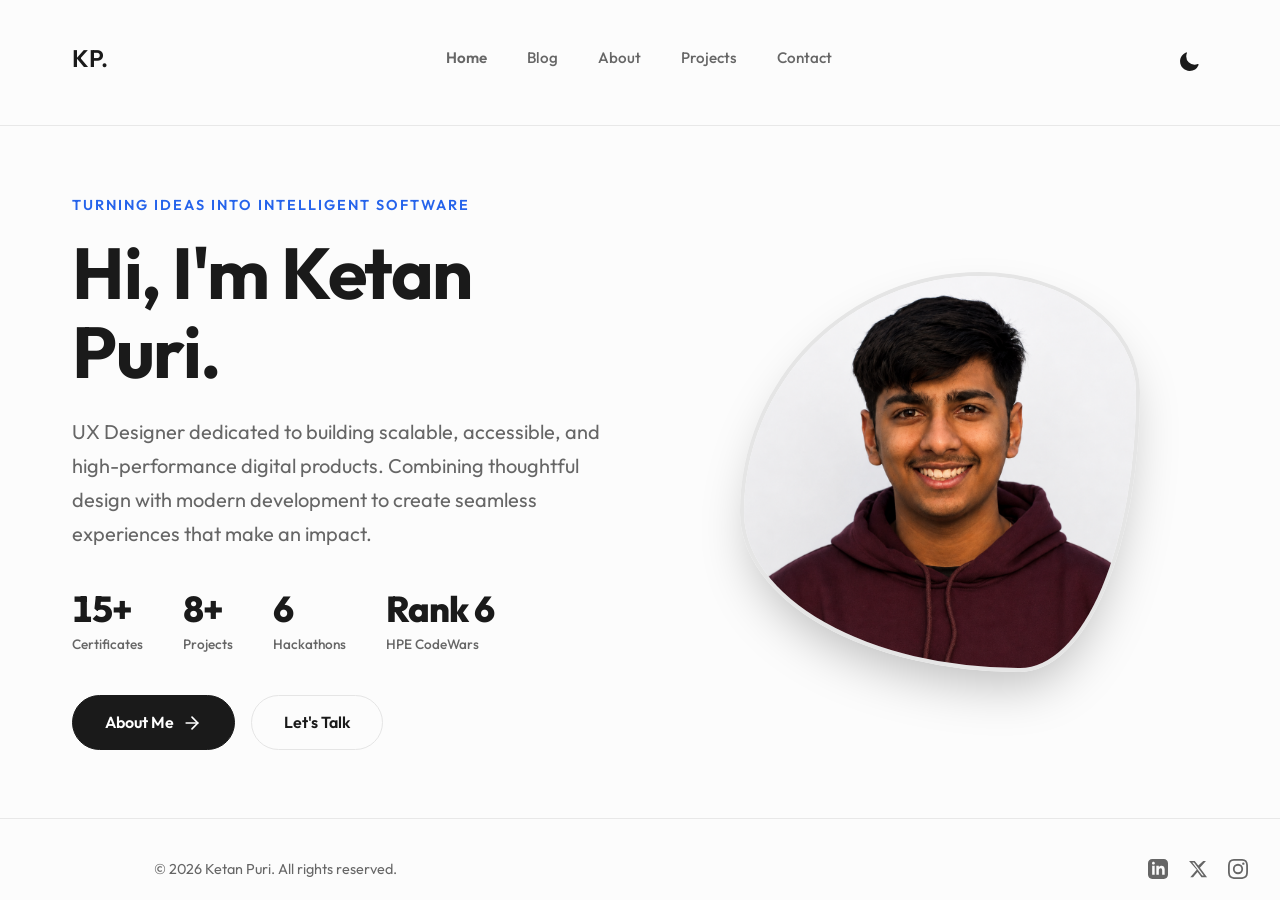
==== index.html @ 3380cc86 "Rename test.html to index.html" ====
<!doctype html>
<html lang="en" data-theme="dark">
  <head>
    <meta charset="UTF-8" />
    <meta name="viewport" content="width=device-width, initial-scale=1" />
     <link rel="icon" type="png/jpg" href="k.png">
    <title> Ketan Puri </title>

    <!-- SEO -->
    <meta name="description" content="Ketan Puri is a full-stack developer and UX designer crafting clean, performant web experiences. Available for freelance and full-time opportunities." />
    <meta name="author" content="Ketan Puri " />
    <meta name="robots" content="index, follow" />
    

    <!-- Open Graph -->
    <meta property="og:title" content="Ketan Puri | Full-Stack Developer & UX Designer" />
    <meta property="og:description" content="Full-stack developer and UX designer building clean, performant web experiences." />
    <meta property="og:type" content="website" />


    <!-- Fonts -->
    <link rel="preconnect" href="https://fonts.googleapis.com" />
    <link rel="preconnect" href="https://fonts.gstatic.com" crossorigin />
    <link href="https://fonts.googleapis.com/css2?family=Outfit:wght@300;400;500;600;700;800&display=swap" rel="stylesheet" />

    <!-- Stylesheet -->
    <link rel="stylesheet" href="styles.css" />
  </head>
  <body>

     <style>

      * {
  margin: 0;
  padding: 0;
  box-sizing: border-box;
}
  body {
    margin: 0;

    display: flex;
    justify-content: center;
 
  }

  nav {
    display: flex;
    gap: 40px;
    padding: 20px 30px;
    border-bottom: 1px solid #2a2a2a;
  }

  nav a {
    position: relative;
    color: #f2f2f2;
    text-decoration: none;
    font-size: 16px;
    padding-bottom: 8px;
  }

  nav a:first-child {
    font-weight: 600;
  }

  /* The underline itself */
  nav a::after {
    content: "";
    position: absolute;
    left: 0;
    bottom: 0;
    width: 100%;
    height: 2px;
    background-color: #f2f2f2;

    /* Start fully hidden (scaled to 0 width from the left) */
    transform: scaleX(0);
    transform-origin: left;

    transition-property: transform;
    transition-duration: 0.35s;
    transition-timing-function: ease-out;
    transition-delay: 0s; /* leaving a link: underline retracts instantly, no delay */
  }

  nav a:hover::after {
    transform: scaleX(1);
    transition-delay: 0.15s; /* <-- the pause before it starts growing */
    transition-duration: 0.35s; /* <-- how long the grow animation takes */
  }

    </style>
    <nav class="navbar" id="navbar">
      <div class="nav-container">
        <a href="/index" class="nav-brand"  style: font-family: 'Space Grotesk', sans-serif; >  KP.</a>

       <div class="nav-links" id="nav-links">
           <a href="/index" class="active">Home</a>
             <a href="/blog">Blog</a>   
           <a href="/about">About</a>
          <a href="/projects">Projects</a>
          
          <a href="/contact">Contact</a>
                                 
        </div>

        <div class="nav-controls">
          <button class="theme-toggle" id="theme-toggle" aria-label="Toggle Theme">
            <svg id="theme-icon" xmlns="http://www.w3.org/2000/svg" viewBox="0 0 24 24">
              <path
                d="M12 2.25a.75.75 0 0 1 .75.75v2.25a.75.75 0 0 1-1.5 0V3a.75.75 0 0 1 .75-.75ZM7.5 12a4.5 4.5 0 1 1 9 0 4.5 4.5 0 0 1-9 0ZM18.894 6.166a.75.75 0 0 0-1.06-1.06l-1.591 1.59a.75.75 0 1 0 1.06 1.061l1.591-1.59ZM21.75 12a.75.75 0 0 1-.75.75h-2.25a.75.75 0 0 1 0-1.5H21a.75.75 0 0 1 .75.75ZM17.834 18.894a.75.75 0 0 0 1.06-1.06l-1.59-1.591a.75.75 0 1 0-1.061 1.06l1.59 1.591ZM12 18.75a.75.75 0 0 1 .75.75V21a.75.75 0 0 1-1.5 0v-1.5a.75.75 0 0 1 .75-.75ZM6.166 18.894a.75.75 0 0 1-1.06-1.06l1.59-1.591a.75.75 0 1 1 1.061 1.06l-1.59 1.591ZM2.25 12a.75.75 0 0 1 .75-.75H5.25a.75.75 0 0 1 0 1.5H3a.75.75 0 0 1-.75-.75ZM6.166 6.166a.75.75 0 0 1 1.06-1.06l1.59 1.591a.75.75 0 1 1-1.061 1.06l-1.59-1.591Z"
              />
            </svg>
          </button>

          <button class="mobile-toggle" id="mobile-toggle" aria-label="Toggle Menu">
            <svg xmlns="http://www.w3.org/2000/svg" width="24" height="24" fill="none" viewBox="0 0 24 24" stroke="currentColor" stroke-width="2">
              <path stroke-linecap="round" stroke-linejoin="round" d="M4 6h16M4 12h16m-7 6h7" />
            </svg>
          </button>
        </div>
      </div>
    </nav>

    <main>
      <section class="hero">
        <div class="hero-content">
          <span class="hero-subtitle"  > Turning Ideas into Intelligent Software</span>
          <h1 class="hero-title">Hi, I'm Ketan Puri.</h1>
          <p class="hero-desc"Full-Stack Developer & UI/> UX Designer dedicated to building scalable, accessible, and high-performance digital products.
Combining thoughtful design with modern development to create seamless experiences that make an impact.</p>

          <div class="stats-row" id="statsSection">
            <div class="stat-item">
              <div class="stat-number"><span class="stat-count" data-target="15" data-suffix="+">0</span></div>
              <div class="stat-label">Certificates</div>
            </div>
            <div class="stat-item">
              <div class="stat-number"><span class="stat-count" data-target="8" data-suffix="+">0</span></div>
              <div class="stat-label">Projects</div>
            </div>
            <div class="stat-item">
              <div class="stat-number"><span class="stat-count" data-target="6" data-suffix="">0</span></div>
              <div class="stat-label">Hackathons</div>
            </div>
            <div class="stat-item">
              <div class="stat-number"><span class="stat-count" data-target="6" data-suffix="" data-prefix="Rank ">0</span></div>
              <div class="stat-label">HPE CodeWars</div>
            </div>
          </div>

          <div class="hero-actions">
            <a href="/about" class="btn-primary">
             About Me
              <svg xmlns="http://www.w3.org/2000/svg" width="20" height="20" viewBox="0 0 24 24" fill="none" stroke="currentColor" stroke-width="2" stroke-linecap="round" stroke-linejoin="round">
                <line x1="5" y1="12" x2="19" y2="12"></line>
                <polyline points="12 5 19 12 12 19"></polyline>
              </svg>
            </a>
            <a href="/contact" class="btn-secondary">Let's Talk</a>
          </div>
        </div>
        <div class="hero-image-wrapper">
          <img src="photo1.png" alt="Ketan Puri Profile" class="hero-image" />
        </div>
      </section>
    </main>

    <style>
      .stats-row {
        display: flex;
        justify-content: flex-start;
        flex-wrap: wrap;
        gap: 2.5rem;
        margin-bottom: 2.5rem;
      }

      .stat-item {
        text-align: left;
        opacity: 0;
        transform: translateY(16px);
        transition: opacity 0.6s ease, transform 0.6s ease;
      }

      .stat-item.in-view {
        opacity: 1;
        transform: translateY(0);
      }

      .stat-item:nth-child(2) { transition-delay: 0.08s; }
      .stat-item:nth-child(3) { transition-delay: 0.16s; }
      .stat-item:nth-child(4) { transition-delay: 0.24s; }

      .stat-number {
        font-size: 2.25rem;
        font-weight: 800;
        letter-spacing: -1px;
        color: var(--text-main);
        font-variant-numeric: tabular-nums;
        line-height: 1;
        margin-bottom: 0.4rem;
      }

      .stat-label {
        font-size: 0.85rem;
        color: var(--text-muted);
        font-weight: 500;
      }

      @media (max-width: 992px) {
        .stats-row {
          justify-content: center;
          gap: 2rem;
        }

        .stat-item {
          text-align: center;
        }
      }

      @media (max-width: 480px) {
        .stats-row {
          gap: 1.5rem 2rem;
        }
      }

      @media (prefers-reduced-motion: reduce) {
        .stat-item {
          transition: none;
          opacity: 1;
          transform: none;
        }
      }
    </style>

    <footer style="padding-top: 3%;">
      <div class="footer-left" style="padding-left:10%;" >&copy; <span id="year">2026</span> Ketan Puri. All rights reserved.</div>
      <div class="socials">
       
        <a href="https://www.linkedin.com/in/ketan-puri-a57795416/" target="_blank" rel="noopener noreferrer" aria-label="LinkedIn">
          <svg xmlns="http://www.w3.org/2000/svg" width="20" height="20" viewBox="0 0 24 24" fill="currentColor"><path d="M19 0h-14c-2.761 0-5 2.239-5 5v14c0 2.761 2.239 5 5 5h14c2.762 0 5-2.239 5-5v-14c0-2.761-2.238-5-5-5zm-11 19h-3v-11h3v11zm-1.5-12.268c-.966 0-1.75-.79-1.75-1.764s.784-1.764 1.75-1.764 1.75.79 1.75 1.764-.783 1.764-1.75 1.764zm13.5 12.268h-3v-5.604c0-3.368-4-3.113-4 0v5.604h-3v-11h3v1.765c1.396-2.586 7-2.777 7 2.476v6.759z" /></svg>
        </a>
        <a href="https://x.com/iketanpuri" target="_blank" rel="noopener noreferrer" aria-label="Twitter / X">
          <svg xmlns="http://www.w3.org/2000/svg" width="20" height="20" viewBox="0 0 24 24" fill="currentColor"><path d="M18.244 2.25h3.308l-7.227 8.26 8.502 11.24H16.17l-4.714-6.231-5.401 6.231H2.741l7.73-8.835L1.254 2.25H8.08l4.259 5.622 5.905-5.622Zm-1.161 17.52h1.833L7.084 4.126H5.117z" /></svg>
        </a>
        <a href="https://instagram.com/iketanpuri/" target="_blank" rel="noopener noreferrer" aria-label="Instagram">
          <svg xmlns="http://www.w3.org/2000/svg" width="20" height="20" viewBox="0 0 24 24" fill="currentColor">
            <path
              d="M12 2.163c3.204 0 3.584.012 4.85.07 3.252.148 4.771 1.691 4.919 4.919.058 1.265.069 1.645.069 4.849 0 3.205-.012 3.584-.069 4.849-.149 3.225-1.664 4.771-4.919 4.919-1.266.058-1.644.07-4.85.07-3.204 0-3.584-.012-4.849-.07-3.26-.149-4.771-1.699-4.919-4.92-.058-1.265-.07-1.644-.07-4.849 0-3.204.013-3.583.07-4.849.149-3.227 1.664-4.771 4.919-4.919 1.266-.057 1.645-.069 4.849-.069zM12 0C8.741 0 8.333.014 7.053.072 2.695.272.273 2.69.073 7.052.014 8.333 0 8.741 0 12c0 3.259.014 3.668.072 4.948.2 4.358 2.618 6.78 6.98 6.98C8.333 23.986 8.741 24 12 24c3.259 0 3.668-.014 4.948-.072 4.354-.2 6.782-2.618 6.979-6.98.059-1.28.073-1.689.073-4.948 0-3.259-.014-3.667-.072-4.947-.196-4.354-2.617-6.78-6.979-6.98C15.668.014 15.259 0 12 0zm0 5.838a6.162 6.162 0 1 0 0 12.324 6.162 6.162 0 0 0 0-12.324zM12 16a4 4 0 1 1 0-8 4 4 0 0 1 0 8zm6.406-11.845a1.44 1.44 0 1 0 0 2.881 1.44 1.44 0 0 0 0-2.881z"
            />
          </svg>
        </a>
      </div>
    </footer>

    <script src="scripts.js"></script>
    <script>
      (function () {
        var items = document.querySelectorAll("#statsSection .stat-item");
        if (!items.length) return;

        var reduceMotion = window.matchMedia("(prefers-reduced-motion: reduce)").matches;

        function easeOutCubic(t) {
          return 1 - Math.pow(1 - t, 3);
        }

        function countUp(el, duration) {
          var target = parseInt(el.getAttribute("data-target"), 10);
          var suffix = el.getAttribute("data-suffix") || "";
          var prefix = el.getAttribute("data-prefix") || "";
          var start = null;

          function step(ts) {
            if (start === null) start = ts;
            var progress = Math.min((ts - start) / duration, 1);
            var value = Math.round(easeOutCubic(progress) * target);
            el.textContent = prefix + value + suffix;
            if (progress < 1) {
              requestAnimationFrame(step);
            } else {
              el.textContent = prefix + target + suffix;
            }
          }
          requestAnimationFrame(step);
        }

        function revealAll() {
          items.forEach(function (item) {
            item.classList.add("in-view");
            var countEl = item.querySelector(".stat-count");
            if (countEl) countUp(countEl, 1400);
          });
        }

        if (reduceMotion || !("IntersectionObserver" in window)) {
          items.forEach(function (item) {
            item.classList.add("in-view");
            var countEl = item.querySelector(".stat-count");
            if (countEl) {
              var target = countEl.getAttribute("data-target");
              var suffix = countEl.getAttribute("data-suffix") || "";
              var prefix = countEl.getAttribute("data-prefix") || "";
              countEl.textContent = prefix + target + suffix;
            }
          });
          return;
        }

        var hasAnimated = false;
        var statsSection = document.getElementById("statsSection");
        var observer = new IntersectionObserver(
          function (entries) {
            entries.forEach(function (entry) {
              if (entry.isIntersecting && !hasAnimated) {
                hasAnimated = true;
                revealAll();
                observer.unobserve(statsSection);
              }
            });
          },
          { threshold: 0.3 }
        );
        observer.observe(statsSection);
      })();
    </script>
  </body>
</html>
---- styles.css ----
:root {
  /* Light Theme */
  --bg-color: #fcfcfc;
  --text-main: #1a1a1a;
  --text-muted: #666666;
  --accent: #2563eb;
  --nav-bg: rgba(252, 252, 252, 0.85);
  --nav-border: rgba(0, 0, 0, 0.08);
  --card-bg: #fff;
  --btn-bg: #1a1a1a;
  --btn-text: #ffffff;
  --btn-hover: #333333;
  --btn-sec-bg: transparent;
  --btn-sec-text: #1a1a1a;
  --btn-sec-border: #e5e5e5;
  --btn-sec-hover: #f5f5f5;
}

[data-theme="dark"] {
  /* Dark Theme */
  --bg-color: #0d0d0d;
  --text-main: #f2f2f2;
  --text-muted: #a1a1aa;
  --accent: #60a5fa;
  --nav-bg: rgba(13, 13, 13, 0.85);
  --nav-border: rgba(255, 255, 255, 0.08);
  --card-bg: #161616;
  --btn-bg: #f2f2f2;
  --btn-text: #0d0d0d;
  --btn-hover: #d4d4d4;
  --btn-sec-bg: transparent;
  --btn-sec-text: #f2f2f2;
  --btn-sec-border: #333333;
  --btn-sec-hover: #1a1a1a;
}

* {
  margin: 0;
  padding: 0;
  box-sizing: border-box;
}
  body {
    margin: 0;

    display: flex;
    justify-content: center;
 
  }

  nav {
    display: flex;
    gap: 40px;
    padding: 20px 30px;
    border-bottom: 1px solid #2a2a2a;
  }

  nav a {
    position: relative;
    color: #f2f2f2;
    text-decoration: none;
    font-size: 16px;
    padding-bottom: 8px;
  }

  nav a:first-child {
    font-weight: 600;
  }

  /* The underline itself */
  nav a::after {
    content: "";
    position: absolute;
    left: 0;
    bottom: 0;
    width: 100%;
    height: 2px;
    background-color: #f2f2f2;

    /* Start fully hidden (scaled to 0 width from the left) */
    transform: scaleX(0);
    transform-origin: left;

    transition-property: transform;
    transition-duration: 0.35s;
    transition-timing-function: ease-out;
    transition-delay: 0s; /* leaving a link: underline retracts instantly, no delay */
  }

  nav a:hover::after {
    transform: scaleX(1);
    transition-delay: 0.15s; /* <-- the pause before it starts growing */
    transition-duration: 0.35s; /* <-- how long the grow animation takes */
  }

body {
  font-family: "Outfit", sans-serif;
  background-color: var(--bg-color);
  color: var(--text-main);
  line-height: 1.6;
  transition:
    background-color 0.4s ease,
    color 0.4s ease;
  min-height: 100vh;
  display: flex;
  flex-direction: column;
}

::selection {
  background: var(--accent);
  color: #fff;
}

/* Navigation */
.navbar {
  position: sticky;
  top: 0;
  width: 100%;
  background: var(--nav-bg);
  backdrop-filter: blur(12px);
  -webkit-backdrop-filter: blur(12px);
  border-bottom: 1px solid var(--nav-border);
  z-index: 1000;
  transition:
    background 0.4s ease,
    border-color 0.4s ease,
    padding 0.3s ease;
}

.nav-container {
  width: 100%;
  max-width: 1200px;
  margin: 0 auto;
  padding: 1.2rem 2rem;
  display: flex;
  justify-content: space-between;
  align-items: center;
}

.nav-brand {
  font-size: 1.5rem;
  font-weight: 800;
  letter-spacing: -0.5px;
  text-decoration: none;
  color: var(--text-main);
}

.nav-links {
  display: flex;
  gap: 2.5rem;
  align-items: center;
}

.nav-links a {
  text-decoration: none;
  color: var(--text-muted);
  font-weight: 500;
  font-size: 0.95rem;
  transition: color 0.3s ease;
  position: relative;
}

.nav-links a:hover,
.nav-links a.active {
  color: var(--text-main);
}

.nav-controls {
  display: flex;
  align-items: center;
  gap: 1rem;
}

/* Theme Toggle */
.theme-toggle {
  background: none;
  border: none;
  color: var(--text-main);
  cursor: pointer;
  display: flex;
  align-items: center;
  justify-content: center;
  padding: 0.5rem;
  border-radius: 50%;
  transition:
    background-color 0.3s ease,
    transform 0.3s ease;
}

.theme-toggle:hover {
  background-color: var(--nav-border);
  transform: scale(1.05);
}

.theme-toggle svg {
  width: 22px;
  height: 22px;
  fill: currentColor;
}

.mobile-toggle {
  display: none;
  background: none;
  border: none;
  color: var(--text-main);
  cursor: pointer;
  padding: 0.5rem;
}

/* Main Content (Hero) */
main {
  flex: 1;
  display: flex;
  align-items: center;
  justify-content: center;
}

.hero {
  max-width: 1200px;
  padding: 1.2rem 2rem;
  width: 100%;
  display: flex;
  align-items: center;
  justify-content: space-between;
  gap: 4rem;
  text-align: left;
  animation: fadeUp 1s cubic-bezier(0.16, 1, 0.3, 1) forwards;
  opacity: 0;
  transform: translateY(30px);
}

.hero-content {
  flex: 1;
  max-width: 600px;
}

.hero-image-wrapper {
  flex: 1;
  display: flex;
  justify-content: center;
  align-items: center;
  position: relative;
}

.hero-image {
  width: 100%;
  max-width: 400px;
  height: 400px;
  object-fit: cover;
  border-radius: 60% 40% 30% 70% / 60% 30% 70% 40%;
  box-shadow: 0 25px 50px -12px rgba(0, 0, 0, 0.25);
  border: 4px solid var(--btn-sec-border);
  animation: blob-morph 12s ease-in-out infinite;
  transition:
    transform 0.4s ease,
    border-color 0.4s ease;
}

.hero-image:hover {
  transform: translateY(-10px) scale(1.02);
  border-color: var(--accent);
}

@keyframes blob-morph {
  0%,
  100% {
    border-radius: 60% 40% 30% 70% / 60% 30% 70% 40%;
  }
  33% {
    border-radius: 30% 60% 70% 40% / 50% 60% 30% 60%;
  }
  66% {
    border-radius: 73% 27% 41% 59% / 40% 58% 42% 50%;
  }
}

.hero-subtitle {
  font-size: 0.9rem;
  font-weight: 600;
  color: var(--accent);
  margin-bottom: 1rem;
  letter-spacing: 2px;
  text-transform: uppercase;
  display: block;
}

.hero-title {
  font-size: 4.5rem;
  font-weight: 700;
  line-height: 1.1;
  margin-bottom: 1.5rem;
  letter-spacing: -1.5px;
  color: var(--text-main);
}

.hero-desc {
  font-size: 1.25rem;
  color: var(--text-muted);
  max-width: 650px;
  margin-bottom: 2.5rem;
  line-height: 1.7;
}

.hero-actions {
  display: flex;
  gap: 1rem;
  align-items: center;
}

.btn-primary,
.btn-secondary {
  display: inline-flex;
  align-items: center;
  gap: 0.5rem;
  cursor: pointer;
  padding: 0.85rem 2rem;
  border-radius: 50px;
  text-decoration: none;
  font-weight: 600;
  font-size: 1rem;
  transition: all 0.3s ease;
}

.btn-primary {
  background-color: var(--btn-bg);
  color: var(--btn-text);
  border: 1px solid var(--btn-bg);
}

.btn-primary:hover {
  background-color: var(--btn-hover);
  border-color: var(--btn-hover);
  transform: translateY(-2px);
  box-shadow: 0 10px 20px rgba(0, 0, 0, 0.1);
}

.btn-primary svg {
  transition: transform 0.3s ease;
}

.btn-primary:hover svg {
  transform: translateX(5px);
}

.btn-secondary {
  background-color: var(--btn-sec-bg);
  color: var(--btn-sec-text);
  border: 1px solid var(--btn-sec-border);
}

.btn-secondary:hover {
  background-color: var(--btn-sec-hover);
  border-color: var(--text-muted);
  transform: translateY(-2px);
}

/* Footer */
footer {
  padding: 1.2rem 2rem;
  display: flex;
  justify-content: space-between;
  align-items: center;
  border-top: 1px solid var(--nav-border);
  font-size: 0.9rem;
  color: var(--text-muted);
}

.socials {
  display: flex;
  gap: 1.25rem;
}

.socials a {
  color: var(--text-muted);
  transition:
    color 0.3s ease,
    transform 0.3s ease;
  display: flex;
}

.socials a:hover {
  color: var(--text-main);
  transform: translateY(-2px);
}

/* Page Shared Layout */
.page-main {
  padding: 1rem 0;
}

.page-container {
  max-width: 1200px;
  width: 100%;
  margin: 0 auto;
  padding: 1.2rem 2rem;
  animation: fadeUp 1s cubic-bezier(0.16, 1, 0.3, 1) forwards;
  opacity: 0;
  transform: translateY(30px);
}

.page-title {
  font-size: 3.5rem;
  font-weight: 800;
  margin-bottom: 3rem;
  letter-spacing: -1px;
}

.section-heading {
  font-size: 1.8rem;
  font-weight: 700;
  margin-bottom: 1rem;
  color: var(--text-main);
  position: relative;
  display: inline-block;
}

.section-heading.mt-2 {
  margin-top: 2rem;
}

.section-text {
  font-size: 1.1rem;
  color: var(--text-muted);
  margin-bottom: 1.5rem;
  line-height: 1.7;
}

.text-link {
  color: var(--accent);
  text-decoration: none;
  font-weight: 500;
  transition: color 0.3s ease;
}

.text-link:hover {
  color: var(--text-main);
  text-decoration: underline;
}

/* About Page Specific Layout */
.about-grid {
  display: flex;
  gap: 4rem;
  align-items: flex-start;
}

.about-image-col {
  flex: 0 0 35%;
  position: sticky;
  top: 8rem;
}

.about-text-col {
  flex: 1;
}

.image-stack {
  position: relative;
  width: 100%;
  aspect-ratio: 3/4;
}

.stack-img {
  width: 100%;
  height: 100%;
  object-fit: cover;
  border-radius: 20px;
  box-shadow: 0 10px 30px rgba(0, 0, 0, 0.1);
  border: 4px solid var(--btn-sec-border);
  transition: transform 0.3s ease;
}

.stack-img:hover {
  transform: scale(1.02);
}

.experience-list {
  display: flex;
  flex-direction: column;
  gap: 1.5rem;
  margin-top: 1rem;
  margin-bottom: 2rem;
}

.exp-item {
  display: flex;
  gap: 1.5rem;
  padding: 1.5rem;
  background-color: var(--nav-bg);
  border: 1px solid var(--nav-border);
  border-radius: 12px;
  transition:
    transform 0.3s ease,
    box-shadow 0.3s ease;
}

.exp-item:hover {
  transform: translateY(-3px);
  box-shadow: 0 5px 15px rgba(0, 0, 0, 0.05);
  border-color: var(--nav-border);
}

.exp-year {
  font-weight: 700;
  color: var(--accent);
  font-size: 0.9rem;
  white-space: nowrap;
}

.exp-details h3 {
  font-size: 1.2rem;
  font-weight: 600;
  margin-bottom: 0.2rem;
  margin-top: -0.3rem;
  color: var(--text-main);
}

.exp-details p {
  color: var(--text-muted);
  font-size: 0.95rem;
}

/* Projects Page Layout */
.projects-grid {
  display: grid;
  grid-template-columns: repeat(auto-fill, minmax(300px, 1fr));
  gap: 2.5rem;
  margin-top: 1rem;
}

.project-card {
  background: var(--card-bg);
  border: 1px solid var(--nav-border);
  border-radius: 20px;
  overflow: hidden;
  display: flex;
  flex-direction: column;
  box-shadow: 0 3px 6px rgba(0, 0, 0, 0.05);
  transition:
    transform 0.4s ease,
    box-shadow 0.4s ease,
    border-color 0.4s ease;
}

.project-card:hover {
  transform: translateY(-8px);
  box-shadow: 0 15px 35px rgba(0, 0, 0, 0.1);
  border-color: var(--accent);
}

.project-img-wrapper {
  position: relative;
  width: 100%;
  aspect-ratio: 16/10;
  overflow: hidden;
}

.project-img {
  width: 100%;
  height: 100%;
  object-fit: cover;
  transition: transform 0.6s ease;
}

.project-card:hover .project-img {
  transform: scale(1.05);
}

.project-overlay {
  position: absolute;
  top: 0;
  left: 0;
  width: 100%;
  height: 100%;
  background: rgba(0, 0, 0, 0.65);
  display: flex;
  align-items: center;
  justify-content: center;
  opacity: 0;
  transition: opacity 0.3s ease;
  backdrop-filter: blur(2px);
  -webkit-backdrop-filter: blur(2px);
}

.project-card:hover .project-overlay {
  opacity: 1;
}

.overlay-btn {
  background: var(--bg-color);
  color: var(--text-main);
  padding: 0.75rem 1.5rem;
  border-radius: 30px;
  font-weight: 600;
  display: flex;
  align-items: center;
  gap: 0.5rem;
  transform: translateY(20px);
  transition:
    transform 0.3s ease,
    background 0.3s ease,
    color 0.3s ease;
  text-decoration: none;
}

.project-card:hover .overlay-btn {
  transform: translateY(0);
}

.overlay-btn:hover {
  background: var(--accent);
  color: #fff;
}

.project-status-overlay {
  background: rgba(0, 0, 0, 0.5);
  color: #fff;
  padding: 0.75rem 1.5rem;
  border-radius: 30px;
  font-weight: 600;
  transform: translateY(20px);
  transition: transform 0.3s ease;
  display: inline-block;
}

.project-card:hover .project-status-overlay {
  transform: translateY(0);
}

.project-info {
  padding: 1.5rem;
  display: flex;
  flex-direction: column;
  flex: 1;
}

.project-title {
  font-size: 1.4rem;
  font-weight: 700;
  margin-bottom: 0.8rem;
  color: var(--text-main);
  line-height: 1.3;
}

.project-desc {
  font-size: 1rem;
  color: var(--text-muted);
  margin-bottom: 1.5rem;
  flex: 1;
}

.project-tags {
  display: flex;
  flex-wrap: wrap;
  gap: 0.5rem;
  margin-top: auto;
}

.tag {
  background: var(--btn-sec-border);
  border: 1px solid var(--nav-border);
  padding: 0.25rem 0.75rem;
  border-radius: 20px;
  font-size: 0.8rem;
  font-weight: 500;
  color: var(--text-main);
}

/* Carousel */
.carousel {
  position: relative;
  width: 100%;
  max-width: 500px;
  height: 300px;
  border-radius: 16px;
  overflow: hidden;
  box-shadow: 0 10px 30px rgba(0, 0, 0, 0.1);
  margin-bottom: 2rem;
  border: 1px solid var(--nav-border);
}

.carousel-slides {
  position: relative;
  width: 100%;
  height: 100%;
}

.carousel-slide {
  position: absolute;
  inset: 0;
  width: 100%;
  height: 100%;
  object-fit: cover;
  opacity: 0;
  transition: opacity 0.5s ease;
  pointer-events: none;
}

.carousel-slide.active {
  opacity: 1;
  pointer-events: auto;
}

.carousel-controls {
  position: absolute;
  bottom: 20px;
  left: 50%;
  transform: translateX(-50%);
  display: flex;
  gap: 5px;
  z-index: 10;
  background: rgba(0, 0, 0, 0.5);
  padding: 5px;
  border-radius: 50px;
  backdrop-filter: blur(10px);
}

.carousel-btn {
  background: none;
  border: none;
  color: white;
  cursor: pointer;
  display: flex;
  align-items: center;
  justify-content: center;
  width: 30px;
  height: 30px;
  border-radius: 50%;
  transition: all 0.3s ease;
}

.carousel-btn:hover {
  background: rgba(255, 255, 255, 0.2);
}

/* Resume Layout */
.resume-container {
  width: 100%;
  aspect-ratio: 8.5/11;
  max-width: 800px;
  background: var(--nav-bg);
  border: 1px solid var(--nav-border);
  border-radius: 20px;
  overflow: hidden;
  margin: 0 auto 1.5rem;
  box-shadow: 0 15px 35px rgba(0, 0, 0, 0.1);
}

.resume-frame {
  width: 100%;
  height: 100%;
  border: none;
}

.updated-note {
  font-size: 0.9rem;
  color: var(--text-muted);
}

/* Contact Layout */
.contact-page .page-title {
  margin-bottom: 0;
}

.contact-page .section-text {
  margin-bottom: 3rem;
}

.contact-grid {
  display: grid;
  grid-template-columns: 1fr 1fr;
  gap: 4rem;
  align-items: flex-start;
}

.contact-info {
  display: flex;
  flex-direction: column;
}

.info-items {
  display: flex;
  flex-direction: column;
  gap: 1.5rem;
}

.info-item {
  display: flex;
  align-items: center;
  gap: 1.5rem;
  padding: 1.5rem;
  background: var(--nav-bg);
  border: 1px solid var(--nav-border);
  border-radius: 16px;
  text-decoration: none;
  transition:
    transform 0.3s cubic-bezier(0.16, 1, 0.3, 1),
    box-shadow 0.3s ease,
    border-color 0.3s ease;
}

.text-link-card.info-item:hover {
  transform: translateY(-5px);
  box-shadow: 0 15px 35px rgba(0, 0, 0, 0.1);
  border-color: var(--accent);
}

.text-link-card.info-item:hover .info-icon {
  background: var(--accent);
  color: #fff;
}

.info-icon {
  width: 55px;
  height: 55px;
  border-radius: 50%;
  background: var(--btn-sec-border);
  display: flex;
  align-items: center;
  justify-content: center;
  color: var(--accent);
  flex-shrink: 0;
  transition:
    background 0.3s ease,
    color 0.3s ease;
}

.info-details h3 {
  font-size: 1.1rem;
  font-weight: 700;
  margin-bottom: 0.2rem;
  color: var(--text-main);
}

.info-details p {
  color: var(--text-muted);
  font-size: 0.95rem;
}

.contact-card {
  background: var(--card-bg);
  border: 1px solid var(--nav-border);
  border-radius: 20px;
  padding: 2.5rem;
  box-shadow: 0 10px 30px rgba(0, 0, 0, 0.05);
  text-align: left;
}

.form-group {
  margin-bottom: 1.5rem;
}

.form-group label {
  display: block;
  margin-bottom: 0.5rem;
  font-weight: 600;
  color: var(--text-main);
}

.form-control {
  width: 100%;
  padding: 1rem;
  border-radius: 12px;
  border: 1px solid var(--nav-border);
  background: var(--bg-color);
  color: var(--text-main);
  font-family: inherit;
  font-size: 1rem;
  transition:
    border-color 0.3s ease,
    box-shadow 0.3s ease;
}

.form-control:focus {
  outline: none;
  border-color: var(--accent);
  box-shadow: 0 0 0 3px rgba(37, 99, 235, 0.1);
}

.w-100 {
  width: 100%;
  justify-content: center;
}

.form-status {
  margin-top: 1rem;
  text-align: center;
  font-size: 0.95rem;
  font-weight: 500;
}

.form-status.success {
  color: #10b981;
}

.form-status.error {
  color: #ef4444;
}

/* Animations */
@keyframes fadeUp {
  to {
    opacity: 1;
    transform: translateY(0);
  }
}

/* Responsive */
@media (max-width: 992px) {
  .hero {
    flex-direction: column-reverse;
    text-align: center;
    gap: 3rem;
    padding-block: 4rem;
  }

  .hero-content {
    display: flex;
    flex-direction: column;
    align-items: center;
  }

  .hero-actions {
    align-items: center;
  }

  .contact-grid {
    grid-template-columns: 1fr;
    gap: 2.5rem;
  }
}

@media (max-width: 768px) {
  .navbar .nav-container {
    padding: 1rem 5%;
  }

  .nav-links {
    display: flex;
    position: fixed;
    top: 0;
    left: 0;
    width: 100%;
    height: 100vh;
    background: rgba(252, 252, 252, 1);
    flex-direction: column;
    justify-content: center;
    align-items: center;
    padding: 0;
    border: none;
    gap: 2.5rem;
    opacity: 0;
    pointer-events: none;
    transition: opacity 0.4s ease;
    z-index: 900;
  }

  [data-theme="dark"] .nav-links {
    background: rgba(13, 13, 13, 1);
  }

  .nav-links.active {
    opacity: 1;
    pointer-events: auto;
  }

  .nav-links a {
    font-size: 2rem;
    font-weight: 700;
    font-family: inherit;
    color: var(--text-muted);
    transition:
      color 0.3s ease,
      transform 0.3s ease;
  }

  .nav-links a:hover,
  .nav-links a.active {
    color: var(--text-main);
    transform: translateX(10px);
  }

  .mobile-toggle {
    display: block;
    z-index: 999;
  }

  .hero-title {
    font-size: 3rem;
  }

  .hero-desc {
    font-size: 1.1rem;
  }

  .hero-actions {
    flex-direction: column;
    align-items: center;
  }

  .hero-image {
    max-width: 250px;
    height: 250px;
  }

  footer {
    flex-direction: column-reverse;
    gap: 1.5rem;
    text-align: center;
  }

  .about-grid {
    flex-direction: column;
    gap: 2rem;
  }

  .about-image-col {
    position: static;
    max-width: 400px;
    margin: 0 auto;
  }

  .exp-item {
    flex-direction: column;
    gap: 0.5rem;
  }

  .projects-grid {
    grid-template-columns: 1fr;
    gap: 1.5rem;
  }
}
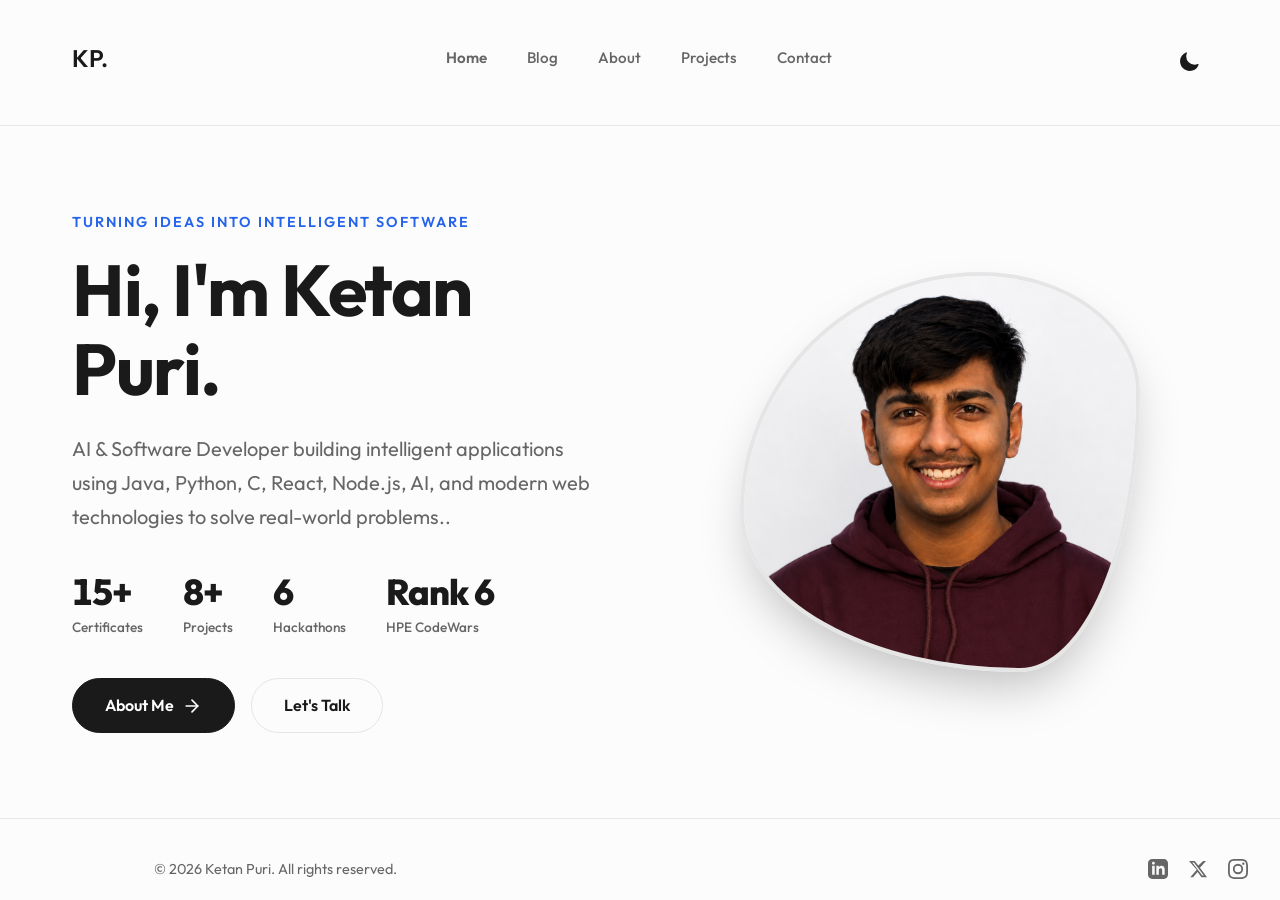
==== commit f47bd5f7: "Update index.html" ====
--- a/index.html
+++ b/index.html
@@ -126,8 +126,7 @@
         <div class="hero-content">
           <span class="hero-subtitle"  > Turning Ideas into Intelligent Software</span>
           <h1 class="hero-title">Hi, I'm Ketan Puri.</h1>
-          <p class="hero-desc"Full-Stack Developer & UI/> UX Designer dedicated to building scalable, accessible, and high-performance digital products.
-Combining thoughtful design with modern development to create seamless experiences that make an impact.</p>
+          <p class="hero-desc"Full-Stack Developer & UI/>AI & Software Developer building intelligent applications using Java, Python, C, React, Node.js, AI, and modern web technologies to solve real-world problems..</p>
 
           <div class="stats-row" id="statsSection">
             <div class="stat-item">
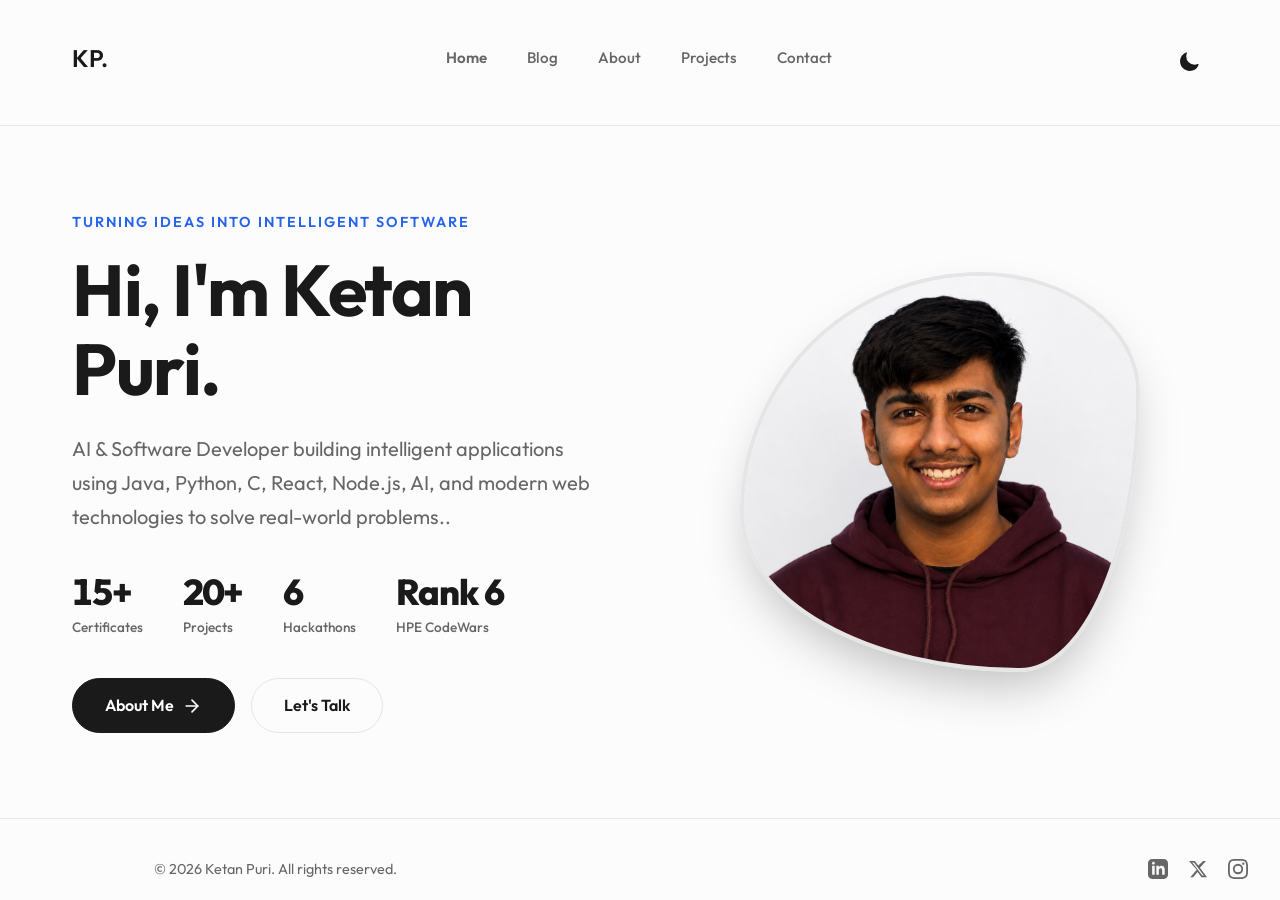
==== commit 8c58cd4e: "Update index.html" ====
--- a/index.html
+++ b/index.html
@@ -134,11 +134,11 @@
               <div class="stat-label">Certificates</div>
             </div>
             <div class="stat-item">
-              <div class="stat-number"><span class="stat-count" data-target="8" data-suffix="+">0</span></div>
+              <div class="stat-number"><span class="stat-count" data-target="20+" data-suffix="+">0</span></div>
               <div class="stat-label">Projects</div>
             </div>
             <div class="stat-item">
-              <div class="stat-number"><span class="stat-count" data-target="6" data-suffix="">0</span></div>
+              <div class="stat-number"><span class="stat-count" data-target="6+" data-suffix="">0</span></div>
               <div class="stat-label">Hackathons</div>
             </div>
             <div class="stat-item">
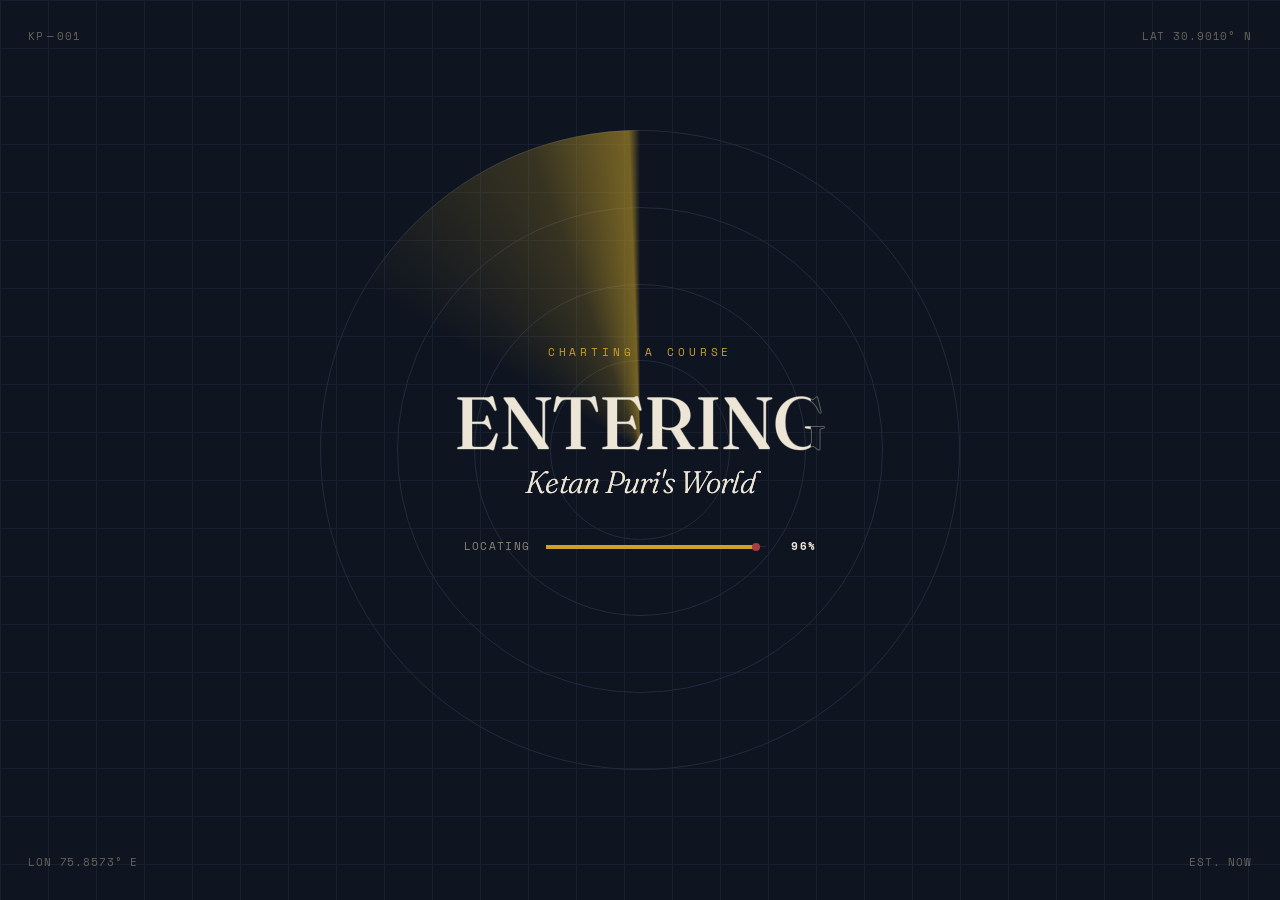
==== commit 43b3f29a: "Update index.html" ====
--- a/index.html
+++ b/index.html
@@ -1,47 +1,265 @@
-<!doctype html>
+<!DOCTYPE html>
 <html lang="en" data-theme="dark">
-  <head>
-    <meta charset="UTF-8" />
-    <meta name="viewport" content="width=device-width, initial-scale=1" />
-     <link rel="icon" type="png/jpg" href="k.png">
-    <title> Ketan Puri </title>
-
-    <!-- SEO -->
-    <meta name="description" content="Ketan Puri is a full-stack developer and UX designer crafting clean, performant web experiences. Available for freelance and full-time opportunities." />
-    <meta name="author" content="Ketan Puri " />
-    <meta name="robots" content="index, follow" />
-    
-
-    <!-- Open Graph -->
-    <meta property="og:title" content="Ketan Puri | Full-Stack Developer & UX Designer" />
-    <meta property="og:description" content="Full-stack developer and UX designer building clean, performant web experiences." />
-    <meta property="og:type" content="website" />
-
-
-    <!-- Fonts -->
-    <link rel="preconnect" href="https://fonts.googleapis.com" />
-    <link rel="preconnect" href="https://fonts.gstatic.com" crossorigin />
-    <link href="https://fonts.googleapis.com/css2?family=Outfit:wght@300;400;500;600;700;800&display=swap" rel="stylesheet" />
-
-    <!-- Stylesheet -->
-    <link rel="stylesheet" href="styles.css" />
-  </head>
-  <body>
-
-     <style>
-
-      * {
-  margin: 0;
-  padding: 0;
-  box-sizing: border-box;
-}
-  body {
-    margin: 0;
-
-    display: flex;
-    justify-content: center;
- 
-  }
+<head>
+<meta charset="UTF-8">
+<meta name="viewport" content="width=device-width, initial-scale=1.0">
+<title>Ketan Puri | Full-Stack Developer & UX Designer</title>
+
+<!-- SEO -->
+<meta name="description" content="Ketan Puri is a full-stack developer and UX designer crafting clean, performant web experiences. Available for freelance and full-time opportunities." />
+<meta name="author" content="Ketan Puri" />
+<meta name="robots" content="index, follow" />
+
+<!-- Open Graph -->
+<meta property="og:title" content="Ketan Puri | Full-Stack Developer & UX Designer" />
+<meta property="og:description" content="Full-stack developer and UX designer building clean, performant web experiences." />
+<meta property="og:type" content="website" />
+
+<link rel="icon" type="image/png" href="k.png">
+
+<!-- Fonts -->
+<link rel="preconnect" href="https://fonts.googleapis.com" />
+<link rel="preconnect" href="https://fonts.gstatic.com" crossorigin />
+<link href="https://fonts.googleapis.com/css2?family=Fraunces:ital,opsz,wght@0,9..144,300;0,9..144,500;0,9..144,600;1,9..144,400&family=Space+Mono:wght@400;700&family=Outfit:wght@300;400;500;600;700;800&display=swap" rel="stylesheet" />
+
+<!-- Site stylesheet -->
+<link rel="stylesheet" href="styles.css" />
+
+<style>
+  :root{
+    --bg:#0E1420;
+    --paper:#EDE6D6;
+    --paper-dim:#8A8574;
+    --brass:#C9A227;
+    --ink-red:#A63D40;
+    --grid:#232B3D;
+  }
+
+  /* ============ PRELOADER (self-contained — safe to paste into any page) ============ */
+  #preloader{
+    position:fixed;
+    inset:0;
+    background:var(--bg);
+    z-index:9999;
+    display:flex;
+    align-items:center;
+    justify-content:center;
+    overflow:hidden;
+    font-family:'Space Mono',monospace;
+    clip-path:circle(150% at 50% 50%);
+  }
+
+  .map-grid{
+    position:absolute;
+    inset:0;
+    background-image:
+      linear-gradient(var(--grid) 1px, transparent 1px),
+      linear-gradient(90deg, var(--grid) 1px, transparent 1px);
+    background-size:48px 48px;
+    opacity:0.5;
+    animation:gridDrift 40s linear infinite;
+  }
+  @keyframes gridDrift{
+    from{background-position:0 0;}
+    to{background-position:480px 480px;}
+  }
+
+  .corner-mark{
+    position:absolute;
+    font-size:11px;
+    letter-spacing:0.08em;
+    color:var(--paper-dim);
+    opacity:0.7;
+  }
+  .corner-mark.tl{top:28px;left:28px;}
+  .corner-mark.tr{top:28px;right:28px;text-align:right;}
+  .corner-mark.bl{bottom:28px;left:28px;}
+  .corner-mark.br{bottom:28px;right:28px;text-align:right;}
+
+  .radar{
+    position:absolute;
+    width:min(70vw,640px);
+    height:min(70vw,640px);
+    border-radius:50%;
+    pointer-events:none;
+  }
+  .radar-ring{
+    position:absolute;
+    inset:0;
+    border-radius:50%;
+    border:1px solid var(--grid);
+  }
+  .radar-ring.r2{inset:12%;}
+  .radar-ring.r3{inset:24%;}
+  .radar-ring.r4{inset:36%;}
+  .radar-sweep{
+    position:absolute;
+    inset:0;
+    border-radius:50%;
+    background:conic-gradient(from 0deg, transparent 0deg, transparent 300deg, rgba(201,162,39,0.22) 340deg, rgba(201,162,39,0.55) 358deg, transparent 360deg);
+    animation:sweep 3.6s linear infinite;
+  }
+  @keyframes sweep{ to{ transform:rotate(360deg); } }
+
+  .content{
+    position:relative;
+    z-index:2;
+    display:flex;
+    flex-direction:column;
+    align-items:center;
+    text-align:center;
+    padding:0 24px;
+  }
+
+  .eyebrow{
+    font-size:11px;
+    letter-spacing:0.35em;
+    color:var(--brass);
+    text-transform:uppercase;
+    margin-bottom:22px;
+    opacity:0;
+    animation:fadeUp 0.8s ease forwards 0.15s;
+  }
+
+  .name-wrap{
+    position:relative;
+    font-family:'Fraunces',serif;
+    font-weight:500;
+    font-size:clamp(2.2rem,7vw,4.6rem);
+    line-height:1.05;
+    letter-spacing:-0.01em;
+    opacity:0;
+    animation:fadeUp 0.8s ease forwards 0.35s;
+  }
+  .name-outline{
+    color:transparent;
+    -webkit-text-stroke:1px rgba(237,230,214,0.35);
+  }
+  .name-fill{
+    position:absolute;
+    inset:0;
+    color:var(--paper);
+    clip-path:inset(0 100% 0 0);
+    will-change:clip-path;
+  }
+  .name-sub{
+    display:block;
+    font-style:italic;
+    font-weight:300;
+    font-size:0.42em;
+    color:var(--paper);
+    -webkit-text-stroke:0;
+    margin-top:0.15em;
+  }
+
+  .loading-row{
+    margin-top:40px;
+    display:flex;
+    align-items:center;
+    gap:16px;
+    font-size:11px;
+    letter-spacing:0.12em;
+    color:var(--paper-dim);
+    opacity:0;
+    animation:fadeUp 0.8s ease forwards 0.55s;
+  }
+  .loading-label{
+    color:var(--paper-dim);
+    white-space:nowrap;
+  }
+  .progress-track{
+    position:relative;
+    width:min(38vw,220px);
+    height:1px;
+    background:var(--grid);
+  }
+  .progress-fill{
+    position:absolute;
+    top:-1.5px;
+    left:0;
+    height:4px;
+    width:0%;
+    background:var(--brass);
+  }
+  .progress-fill::after{
+    content:"";
+    position:absolute;
+    right:-3px;
+    top:-2px;
+    width:8px;
+    height:8px;
+    border-radius:50%;
+    background:var(--ink-red);
+  }
+  .percent{
+    color:var(--paper);
+    min-width:34px;
+    text-align:right;
+    font-weight:700;
+  }
+
+  @keyframes fadeUp{
+    from{opacity:0; transform:translateY(10px);}
+    to{opacity:1; transform:translateY(0);}
+  }
+
+  #preloader.is-leaving{
+    animation:wipeOut 0.9s cubic-bezier(0.76,0,0.24,1) forwards;
+  }
+  @keyframes wipeOut{
+    to{ clip-path:circle(0% at 50% 50%); }
+  }
+
+  #preloader.is-skipping{
+    display:none;
+  }
+
+  @media (prefers-reduced-motion: reduce){
+    .map-grid, .radar-sweep{animation:none;}
+    #preloader.is-leaving{
+      animation:none;
+      transition:opacity 0.6s ease;
+      opacity:0;
+    }
+  }
+</style>
+</head>
+<body>
+
+<div id="preloader" role="status" aria-live="polite">
+  <div class="map-grid"></div>
+
+  <span class="corner-mark tl">KP&thinsp;&mdash;&thinsp;001</span>
+  <span class="corner-mark tr">LAT 30.9010&deg; N</span>
+  <span class="corner-mark bl">LON 75.8573&deg; E</span>
+  <span class="corner-mark br">EST. NOW</span>
+
+  <div class="radar" aria-hidden="true">
+    <div class="radar-ring"></div>
+    <div class="radar-ring r2"></div>
+    <div class="radar-ring r3"></div>
+    <div class="radar-ring r4"></div>
+    <div class="radar-sweep"></div>
+  </div>
+
+  <div class="content">
+    <p class="eyebrow">Charting a course</p>
+    <h1 class="name-wrap">
+      <span class="name-outline" aria-hidden="true">ENTERING<span class="name-sub">Ketan Puri's World</span></span>
+      <span class="name-fill" id="nameFill">ENTERING<span class="name-sub">Ketan Puri's World</span></span>
+    </h1>
+    <div class="loading-row">
+      <span class="loading-label">LOCATING</span>
+      <div class="progress-track"><div class="progress-fill" id="progressFill"></div></div>
+      <span class="percent" id="percentLabel">0%</span>
+    </div>
+  </div>
+</div>
+
+<style>
+  * { margin:0; padding:0; box-sizing:border-box; }
+
+  body { display:flex; justify-content:center; }
 
   nav {
     display: flex;
@@ -49,7 +267,6 @@
     padding: 20px 30px;
     border-bottom: 1px solid #2a2a2a;
   }
-
   nav a {
     position: relative;
     color: #f2f2f2;
@@ -57,12 +274,7 @@
     font-size: 16px;
     padding-bottom: 8px;
   }
-
-  nav a:first-child {
-    font-weight: 600;
-  }
-
-  /* The underline itself */
+  nav a:first-child { font-weight: 600; }
   nav a::after {
     content: "";
     position: absolute;
@@ -71,256 +283,326 @@
     width: 100%;
     height: 2px;
     background-color: #f2f2f2;
-
-    /* Start fully hidden (scaled to 0 width from the left) */
     transform: scaleX(0);
     transform-origin: left;
-
     transition-property: transform;
     transition-duration: 0.35s;
     transition-timing-function: ease-out;
-    transition-delay: 0s; /* leaving a link: underline retracts instantly, no delay */
-  }
-
+    transition-delay: 0s;
+  }
   nav a:hover::after {
     transform: scaleX(1);
-    transition-delay: 0.15s; /* <-- the pause before it starts growing */
-    transition-duration: 0.35s; /* <-- how long the grow animation takes */
-  }
-
-    </style>
-    <nav class="navbar" id="navbar">
-      <div class="nav-container">
-        <a href="/index" class="nav-brand"  style: font-family: 'Space Grotesk', sans-serif; >  KP.</a>
-
-       <div class="nav-links" id="nav-links">
-           <a href="/index" class="active">Home</a>
-             <a href="/blog">Blog</a>   
-           <a href="/about">About</a>
-          <a href="/projects">Projects</a>
-          
-          <a href="/contact">Contact</a>
-                                 
+    transition-delay: 0.15s;
+    transition-duration: 0.35s;
+  }
+</style>
+
+<nav class="navbar" id="navbar">
+  <div class="nav-container">
+    <a href="/index" class="nav-brand" style="font-family:'Space Grotesk', sans-serif;">KP.</a>
+
+    <div class="nav-links" id="nav-links">
+      <a href="/index" class="active">Home</a>
+      <a href="/blog">Blog</a>
+      <a href="/about">About</a>
+      <a href="/projects">Projects</a>
+      <a href="/contact">Contact</a>
+    </div>
+
+    <div class="nav-controls">
+      <button class="theme-toggle" id="theme-toggle" aria-label="Toggle Theme">
+        <svg id="theme-icon" xmlns="http://www.w3.org/2000/svg" viewBox="0 0 24 24">
+          <path d="M12 2.25a.75.75 0 0 1 .75.75v2.25a.75.75 0 0 1-1.5 0V3a.75.75 0 0 1 .75-.75ZM7.5 12a4.5 4.5 0 1 1 9 0 4.5 4.5 0 0 1-9 0ZM18.894 6.166a.75.75 0 0 0-1.06-1.06l-1.591 1.59a.75.75 0 1 0 1.06 1.061l1.591-1.59ZM21.75 12a.75.75 0 0 1-.75.75h-2.25a.75.75 0 0 1 0-1.5H21a.75.75 0 0 1 .75.75ZM17.834 18.894a.75.75 0 0 0 1.06-1.06l-1.59-1.591a.75.75 0 1 0-1.061 1.06l1.59 1.591ZM12 18.75a.75.75 0 0 1 .75.75V21a.75.75 0 0 1-1.5 0v-1.5a.75.75 0 0 1 .75-.75ZM6.166 18.894a.75.75 0 0 1-1.06-1.06l1.59-1.591a.75.75 0 1 1 1.061 1.06l-1.59 1.591ZM2.25 12a.75.75 0 0 1 .75-.75H5.25a.75.75 0 0 1 0 1.5H3a.75.75 0 0 1-.75-.75ZM6.166 6.166a.75.75 0 0 1 1.06-1.06l1.59 1.591a.75.75 0 1 1-1.061 1.06l-1.59-1.591Z" />
+        </svg>
+      </button>
+      <button class="mobile-toggle" id="mobile-toggle" aria-label="Toggle Menu">
+        <svg xmlns="http://www.w3.org/2000/svg" width="24" height="24" fill="none" viewBox="0 0 24 24" stroke="currentColor" stroke-width="2">
+          <path stroke-linecap="round" stroke-linejoin="round" d="M4 6h16M4 12h16m-7 6h7" />
+        </svg>
+      </button>
+    </div>
+  </div>
+</nav>
+
+<main>
+  <section class="hero">
+    <div class="hero-content">
+      <span class="hero-subtitle">Turning Ideas into Intelligent Software</span>
+      <h1 class="hero-title">Hi, I'm Ketan Puri.</h1>
+      <p class="hero-desc">Full-Stack Developer & UI/UX &mdash; AI & Software Developer building intelligent applications using Java, Python, C, React, Node.js, AI, and modern web technologies to solve real-world problems.</p>
+
+      <div class="stats-row" id="statsSection">
+        <div class="stat-item">
+          <div class="stat-number"><span class="stat-count" data-target="15" data-suffix="+">0</span></div>
+          <div class="stat-label">Certificates</div>
         </div>
-
-        <div class="nav-controls">
-          <button class="theme-toggle" id="theme-toggle" aria-label="Toggle Theme">
-            <svg id="theme-icon" xmlns="http://www.w3.org/2000/svg" viewBox="0 0 24 24">
-              <path
-                d="M12 2.25a.75.75 0 0 1 .75.75v2.25a.75.75 0 0 1-1.5 0V3a.75.75 0 0 1 .75-.75ZM7.5 12a4.5 4.5 0 1 1 9 0 4.5 4.5 0 0 1-9 0ZM18.894 6.166a.75.75 0 0 0-1.06-1.06l-1.591 1.59a.75.75 0 1 0 1.06 1.061l1.591-1.59ZM21.75 12a.75.75 0 0 1-.75.75h-2.25a.75.75 0 0 1 0-1.5H21a.75.75 0 0 1 .75.75ZM17.834 18.894a.75.75 0 0 0 1.06-1.06l-1.59-1.591a.75.75 0 1 0-1.061 1.06l1.59 1.591ZM12 18.75a.75.75 0 0 1 .75.75V21a.75.75 0 0 1-1.5 0v-1.5a.75.75 0 0 1 .75-.75ZM6.166 18.894a.75.75 0 0 1-1.06-1.06l1.59-1.591a.75.75 0 1 1 1.061 1.06l-1.59 1.591ZM2.25 12a.75.75 0 0 1 .75-.75H5.25a.75.75 0 0 1 0 1.5H3a.75.75 0 0 1-.75-.75ZM6.166 6.166a.75.75 0 0 1 1.06-1.06l1.59 1.591a.75.75 0 1 1-1.061 1.06l-1.59-1.591Z"
-              />
-            </svg>
-          </button>
-
-          <button class="mobile-toggle" id="mobile-toggle" aria-label="Toggle Menu">
-            <svg xmlns="http://www.w3.org/2000/svg" width="24" height="24" fill="none" viewBox="0 0 24 24" stroke="currentColor" stroke-width="2">
-              <path stroke-linecap="round" stroke-linejoin="round" d="M4 6h16M4 12h16m-7 6h7" />
-            </svg>
-          </button>
+        <div class="stat-item">
+          <div class="stat-number"><span class="stat-count" data-target="20" data-suffix="+">0</span></div>
+          <div class="stat-label">Projects</div>
+        </div>
+        <div class="stat-item">
+          <div class="stat-number"><span class="stat-count" data-target="6" data-suffix="+">0</span></div>
+          <div class="stat-label">Hackathons</div>
+        </div>
+        <div class="stat-item">
+          <div class="stat-number"><span class="stat-count" data-target="6" data-suffix="" data-prefix="Rank ">0</span></div>
+          <div class="stat-label">HPE CodeWars</div>
         </div>
       </div>
-    </nav>
-
-    <main>
-      <section class="hero">
-        <div class="hero-content">
-          <span class="hero-subtitle"  > Turning Ideas into Intelligent Software</span>
-          <h1 class="hero-title">Hi, I'm Ketan Puri.</h1>
-          <p class="hero-desc"Full-Stack Developer & UI/>AI & Software Developer building intelligent applications using Java, Python, C, React, Node.js, AI, and modern web technologies to solve real-world problems..</p>
-
-          <div class="stats-row" id="statsSection">
-            <div class="stat-item">
-              <div class="stat-number"><span class="stat-count" data-target="15" data-suffix="+">0</span></div>
-              <div class="stat-label">Certificates</div>
-            </div>
-            <div class="stat-item">
-              <div class="stat-number"><span class="stat-count" data-target="20+" data-suffix="+">0</span></div>
-              <div class="stat-label">Projects</div>
-            </div>
-            <div class="stat-item">
-              <div class="stat-number"><span class="stat-count" data-target="6+" data-suffix="">0</span></div>
-              <div class="stat-label">Hackathons</div>
-            </div>
-            <div class="stat-item">
-              <div class="stat-number"><span class="stat-count" data-target="6" data-suffix="" data-prefix="Rank ">0</span></div>
-              <div class="stat-label">HPE CodeWars</div>
-            </div>
-          </div>
-
-          <div class="hero-actions">
-            <a href="/about" class="btn-primary">
-             About Me
-              <svg xmlns="http://www.w3.org/2000/svg" width="20" height="20" viewBox="0 0 24 24" fill="none" stroke="currentColor" stroke-width="2" stroke-linecap="round" stroke-linejoin="round">
-                <line x1="5" y1="12" x2="19" y2="12"></line>
-                <polyline points="12 5 19 12 12 19"></polyline>
-              </svg>
-            </a>
-            <a href="/contact" class="btn-secondary">Let's Talk</a>
-          </div>
-        </div>
-        <div class="hero-image-wrapper">
-          <img src="photo1.png" alt="Ketan Puri Profile" class="hero-image" />
-        </div>
-      </section>
-    </main>
-
-    <style>
-      .stats-row {
-        display: flex;
-        justify-content: flex-start;
-        flex-wrap: wrap;
-        gap: 2.5rem;
-        margin-bottom: 2.5rem;
-      }
-
-      .stat-item {
-        text-align: left;
-        opacity: 0;
-        transform: translateY(16px);
-        transition: opacity 0.6s ease, transform 0.6s ease;
-      }
-
-      .stat-item.in-view {
-        opacity: 1;
-        transform: translateY(0);
-      }
-
-      .stat-item:nth-child(2) { transition-delay: 0.08s; }
-      .stat-item:nth-child(3) { transition-delay: 0.16s; }
-      .stat-item:nth-child(4) { transition-delay: 0.24s; }
-
-      .stat-number {
-        font-size: 2.25rem;
-        font-weight: 800;
-        letter-spacing: -1px;
-        color: var(--text-main);
-        font-variant-numeric: tabular-nums;
-        line-height: 1;
-        margin-bottom: 0.4rem;
-      }
-
-      .stat-label {
-        font-size: 0.85rem;
-        color: var(--text-muted);
-        font-weight: 500;
-      }
-
-      @media (max-width: 992px) {
-        .stats-row {
-          justify-content: center;
-          gap: 2rem;
-        }
-
-        .stat-item {
-          text-align: center;
+
+      <div class="hero-actions">
+        <a href="/about" class="btn-primary">
+          About Me
+          <svg xmlns="http://www.w3.org/2000/svg" width="20" height="20" viewBox="0 0 24 24" fill="none" stroke="currentColor" stroke-width="2" stroke-linecap="round" stroke-linejoin="round">
+            <line x1="5" y1="12" x2="19" y2="12"></line>
+            <polyline points="12 5 19 12 12 19"></polyline>
+          </svg>
+        </a>
+        <a href="/contact" class="btn-secondary">Let's Talk</a>
+      </div>
+    </div>
+    <div class="hero-image-wrapper">
+      <img src="photo1.png" alt="Ketan Puri Profile" class="hero-image" />
+    </div>
+  </section>
+</main>
+
+<style>
+  .stats-row {
+    display: flex;
+    justify-content: flex-start;
+    flex-wrap: wrap;
+    gap: 2.5rem;
+    margin-bottom: 2.5rem;
+  }
+
+  .stat-item {
+    text-align: left;
+    opacity: 0;
+    transform: translateY(16px);
+    transition: opacity 0.6s ease, transform 0.6s ease;
+  }
+
+  .stat-item.in-view {
+    opacity: 1;
+    transform: translateY(0);
+  }
+
+  .stat-item:nth-child(2) { transition-delay: 0.08s; }
+  .stat-item:nth-child(3) { transition-delay: 0.16s; }
+  .stat-item:nth-child(4) { transition-delay: 0.24s; }
+
+  .stat-number {
+    font-size: 2.25rem;
+    font-weight: 800;
+    letter-spacing: -1px;
+    color: var(--text-main);
+    font-variant-numeric: tabular-nums;
+    line-height: 1;
+    margin-bottom: 0.4rem;
+  }
+
+  .stat-label {
+    font-size: 0.85rem;
+    color: var(--text-muted);
+    font-weight: 500;
+  }
+
+  @media (max-width: 992px) {
+    .stats-row {
+      justify-content: center;
+      gap: 2rem;
+    }
+
+    .stat-item {
+      text-align: center;
+    }
+  }
+
+  @media (max-width: 480px) {
+    .stats-row {
+      gap: 1.5rem 2rem;
+    }
+  }
+
+  @media (prefers-reduced-motion: reduce) {
+    .stat-item {
+      transition: none;
+      opacity: 1;
+      transform: none;
+    }
+  }
+</style>
+
+<footer style="padding-top: 3%;">
+  <div class="footer-left" style="padding-left:10%;">&copy; <span id="year">2026</span> Ketan Puri. All rights reserved.</div>
+  <div class="socials">
+    <a href="https://www.linkedin.com/in/ketan-puri-a57795416/" target="_blank" rel="noopener noreferrer" aria-label="LinkedIn">
+      <svg xmlns="http://www.w3.org/2000/svg" width="20" height="20" viewBox="0 0 24 24" fill="currentColor"><path d="M19 0h-14c-2.761 0-5 2.239-5 5v14c0 2.761 2.239 5 5 5h14c2.762 0 5-2.239 5-5v-14c0-2.761-2.238-5-5-5zm-11 19h-3v-11h3v11zm-1.5-12.268c-.966 0-1.75-.79-1.75-1.764s.784-1.764 1.75-1.764 1.75.79 1.75 1.764-.783 1.764-1.75 1.764zm13.5 12.268h-3v-5.604c0-3.368-4-3.113-4 0v5.604h-3v-11h3v1.765c1.396-2.586 7-2.777 7 2.476v6.759z" /></svg>
+    </a>
+    <a href="https://x.com/iketanpuri" target="_blank" rel="noopener noreferrer" aria-label="Twitter / X">
+      <svg xmlns="http://www.w3.org/2000/svg" width="20" height="20" viewBox="0 0 24 24" fill="currentColor"><path d="M18.244 2.25h3.308l-7.227 8.26 8.502 11.24H16.17l-4.714-6.231-5.401 6.231H2.741l7.73-8.835L1.254 2.25H8.08l4.259 5.622 5.905-5.622Zm-1.161 17.52h1.833L7.084 4.126H5.117z" /></svg>
+    </a>
+    <a href="https://instagram.com/iketanpuri/" target="_blank" rel="noopener noreferrer" aria-label="Instagram">
+      <svg xmlns="http://www.w3.org/2000/svg" width="20" height="20" viewBox="0 0 24 24" fill="currentColor">
+        <path d="M12 2.163c3.204 0 3.584.012 4.85.07 3.252.148 4.771 1.691 4.919 4.919.058 1.265.069 1.645.069 4.849 0 3.205-.012 3.584-.069 4.849-.149 3.225-1.664 4.771-4.919 4.919-1.266.058-1.644.07-4.85.07-3.204 0-3.584-.012-4.849-.07-3.26-.149-4.771-1.699-4.919-4.92-.058-1.265-.07-1.644-.07-4.849 0-3.204.013-3.583.07-4.849.149-3.227 1.664-4.771 4.919-4.919 1.266-.057 1.645-.069 4.849-.069zM12 0C8.741 0 8.333.014 7.053.072 2.695.272.273 2.69.073 7.052.014 8.333 0 8.741 0 12c0 3.259.014 3.668.072 4.948.2 4.358 2.618 6.78 6.98 6.98C8.333 23.986 8.741 24 12 24c3.259 0 3.668-.014 4.948-.072 4.354-.2 6.782-2.618 6.979-6.98.059-1.28.073-1.689.073-4.948 0-3.259-.014-3.667-.072-4.947-.196-4.354-2.617-6.78-6.979-6.98C15.668.014 15.259 0 12 0zm0 5.838a6.162 6.162 0 1 0 0 12.324 6.162 6.162 0 0 0 0-12.324zM12 16a4 4 0 1 1 0-8 4 4 0 0 1 0 8zm6.406-11.845a1.44 1.44 0 1 0 0 2.881 1.44 1.44 0 0 0 0-2.881z" />
+      </svg>
+    </a>
+  </div>
+</footer>
+
+<script src="scripts.js"></script>
+
+<script>
+  // Stats counter — runs independently of the preloader; only fires once the
+  // stats row scrolls into view, so it's unaffected by whether the preloader
+  // played or was skipped.
+  (function () {
+    var items = document.querySelectorAll("#statsSection .stat-item");
+    if (!items.length) return;
+
+    var reduceMotion = window.matchMedia("(prefers-reduced-motion: reduce)").matches;
+
+    function easeOutCubic(t) {
+      return 1 - Math.pow(1 - t, 3);
+    }
+
+    function countUp(el, duration) {
+      var target = parseInt(el.getAttribute("data-target"), 10);
+      var suffix = el.getAttribute("data-suffix") || "";
+      var prefix = el.getAttribute("data-prefix") || "";
+      var start = null;
+
+      function step(ts) {
+        if (start === null) start = ts;
+        var progress = Math.min((ts - start) / duration, 1);
+        var value = Math.round(easeOutCubic(progress) * target);
+        el.textContent = prefix + value + suffix;
+        if (progress < 1) {
+          requestAnimationFrame(step);
+        } else {
+          el.textContent = prefix + target + suffix;
         }
       }
-
-      @media (max-width: 480px) {
-        .stats-row {
-          gap: 1.5rem 2rem;
+      requestAnimationFrame(step);
+    }
+
+    function revealAll() {
+      items.forEach(function (item) {
+        item.classList.add("in-view");
+        var countEl = item.querySelector(".stat-count");
+        if (countEl) countUp(countEl, 1400);
+      });
+    }
+
+    if (reduceMotion || !("IntersectionObserver" in window)) {
+      items.forEach(function (item) {
+        item.classList.add("in-view");
+        var countEl = item.querySelector(".stat-count");
+        if (countEl) {
+          var target = countEl.getAttribute("data-target");
+          var suffix = countEl.getAttribute("data-suffix") || "";
+          var prefix = countEl.getAttribute("data-prefix") || "";
+          countEl.textContent = prefix + target + suffix;
         }
+      });
+      return;
+    }
+
+    var hasAnimated = false;
+    var statsSection = document.getElementById("statsSection");
+    var observer = new IntersectionObserver(
+      function (entries) {
+        entries.forEach(function (entry) {
+          if (entry.isIntersecting && !hasAnimated) {
+            hasAnimated = true;
+            revealAll();
+            observer.unobserve(statsSection);
+          }
+        });
+      },
+      { threshold: 0.3 }
+    );
+    observer.observe(statsSection);
+  })();
+</script>
+
+<script>
+  // Preloader controller
+  (function(){
+    var preloader = document.getElementById('preloader');
+    if(!preloader) return;
+
+    // Only play the full entrance once per browser tab.
+    var SESSION_KEY = 'kp-preloader-shown';
+    var alreadyShown = false;
+    try { alreadyShown = sessionStorage.getItem(SESSION_KEY) === '1'; } catch(e) {}
+
+    if (alreadyShown) {
+      preloader.classList.add('is-skipping');
+      document.body.style.overflow = '';
+      return;
+    }
+    try { sessionStorage.setItem(SESSION_KEY, '1'); } catch(e) {}
+
+    var fill = document.getElementById('progressFill');
+    var nameFill = document.getElementById('nameFill');
+    var percentLabel = document.getElementById('percentLabel');
+
+    var progress = 0;
+    var pageLoaded = false;
+    var MIN_DURATION = 2200;
+    var startTime = Date.now();
+    var finished = false;
+
+    function ease(t){ return 1 - Math.pow(1 - t, 3); }
+
+    function tick(){
+      var elapsed = Date.now() - startTime;
+      var t = Math.min(elapsed / MIN_DURATION, 1);
+      var target = ease(t) * 100;
+
+      if (t >= 1 && !pageLoaded) target = Math.min(target, 92);
+
+      progress += (target - progress) * 0.18;
+      if (target - progress < 0.1) progress = target;
+
+      var shown = Math.round(progress);
+      fill.style.width = shown + '%';
+      nameFill.style.clipPath = 'inset(0 ' + (100 - shown) + '% 0 0)';
+      percentLabel.textContent = shown + '%';
+      preloader.setAttribute('aria-valuenow', shown);
+
+      if (progress >= 100 && pageLoaded){
+        finish();
+        return;
       }
-
-      @media (prefers-reduced-motion: reduce) {
-        .stat-item {
-          transition: none;
-          opacity: 1;
-          transform: none;
-        }
-      }
-    </style>
-
-    <footer style="padding-top: 3%;">
-      <div class="footer-left" style="padding-left:10%;" >&copy; <span id="year">2026</span> Ketan Puri. All rights reserved.</div>
-      <div class="socials">
-       
-        <a href="https://www.linkedin.com/in/ketan-puri-a57795416/" target="_blank" rel="noopener noreferrer" aria-label="LinkedIn">
-          <svg xmlns="http://www.w3.org/2000/svg" width="20" height="20" viewBox="0 0 24 24" fill="currentColor"><path d="M19 0h-14c-2.761 0-5 2.239-5 5v14c0 2.761 2.239 5 5 5h14c2.762 0 5-2.239 5-5v-14c0-2.761-2.238-5-5-5zm-11 19h-3v-11h3v11zm-1.5-12.268c-.966 0-1.75-.79-1.75-1.764s.784-1.764 1.75-1.764 1.75.79 1.75 1.764-.783 1.764-1.75 1.764zm13.5 12.268h-3v-5.604c0-3.368-4-3.113-4 0v5.604h-3v-11h3v1.765c1.396-2.586 7-2.777 7 2.476v6.759z" /></svg>
-        </a>
-        <a href="https://x.com/iketanpuri" target="_blank" rel="noopener noreferrer" aria-label="Twitter / X">
-          <svg xmlns="http://www.w3.org/2000/svg" width="20" height="20" viewBox="0 0 24 24" fill="currentColor"><path d="M18.244 2.25h3.308l-7.227 8.26 8.502 11.24H16.17l-4.714-6.231-5.401 6.231H2.741l7.73-8.835L1.254 2.25H8.08l4.259 5.622 5.905-5.622Zm-1.161 17.52h1.833L7.084 4.126H5.117z" /></svg>
-        </a>
-        <a href="https://instagram.com/iketanpuri/" target="_blank" rel="noopener noreferrer" aria-label="Instagram">
-          <svg xmlns="http://www.w3.org/2000/svg" width="20" height="20" viewBox="0 0 24 24" fill="currentColor">
-            <path
-              d="M12 2.163c3.204 0 3.584.012 4.85.07 3.252.148 4.771 1.691 4.919 4.919.058 1.265.069 1.645.069 4.849 0 3.205-.012 3.584-.069 4.849-.149 3.225-1.664 4.771-4.919 4.919-1.266.058-1.644.07-4.85.07-3.204 0-3.584-.012-4.849-.07-3.26-.149-4.771-1.699-4.919-4.92-.058-1.265-.07-1.644-.07-4.849 0-3.204.013-3.583.07-4.849.149-3.227 1.664-4.771 4.919-4.919 1.266-.057 1.645-.069 4.849-.069zM12 0C8.741 0 8.333.014 7.053.072 2.695.272.273 2.69.073 7.052.014 8.333 0 8.741 0 12c0 3.259.014 3.668.072 4.948.2 4.358 2.618 6.78 6.98 6.98C8.333 23.986 8.741 24 12 24c3.259 0 3.668-.014 4.948-.072 4.354-.2 6.782-2.618 6.979-6.98.059-1.28.073-1.689.073-4.948 0-3.259-.014-3.667-.072-4.947-.196-4.354-2.617-6.78-6.979-6.98C15.668.014 15.259 0 12 0zm0 5.838a6.162 6.162 0 1 0 0 12.324 6.162 6.162 0 0 0 0-12.324zM12 16a4 4 0 1 1 0-8 4 4 0 0 1 0 8zm6.406-11.845a1.44 1.44 0 1 0 0 2.881 1.44 1.44 0 0 0 0-2.881z"
-            />
-          </svg>
-        </a>
-      </div>
-    </footer>
-
-    <script src="scripts.js"></script>
-    <script>
-      (function () {
-        var items = document.querySelectorAll("#statsSection .stat-item");
-        if (!items.length) return;
-
-        var reduceMotion = window.matchMedia("(prefers-reduced-motion: reduce)").matches;
-
-        function easeOutCubic(t) {
-          return 1 - Math.pow(1 - t, 3);
-        }
-
-        function countUp(el, duration) {
-          var target = parseInt(el.getAttribute("data-target"), 10);
-          var suffix = el.getAttribute("data-suffix") || "";
-          var prefix = el.getAttribute("data-prefix") || "";
-          var start = null;
-
-          function step(ts) {
-            if (start === null) start = ts;
-            var progress = Math.min((ts - start) / duration, 1);
-            var value = Math.round(easeOutCubic(progress) * target);
-            el.textContent = prefix + value + suffix;
-            if (progress < 1) {
-              requestAnimationFrame(step);
-            } else {
-              el.textContent = prefix + target + suffix;
-            }
-          }
-          requestAnimationFrame(step);
-        }
-
-        function revealAll() {
-          items.forEach(function (item) {
-            item.classList.add("in-view");
-            var countEl = item.querySelector(".stat-count");
-            if (countEl) countUp(countEl, 1400);
-          });
-        }
-
-        if (reduceMotion || !("IntersectionObserver" in window)) {
-          items.forEach(function (item) {
-            item.classList.add("in-view");
-            var countEl = item.querySelector(".stat-count");
-            if (countEl) {
-              var target = countEl.getAttribute("data-target");
-              var suffix = countEl.getAttribute("data-suffix") || "";
-              var prefix = countEl.getAttribute("data-prefix") || "";
-              countEl.textContent = prefix + target + suffix;
-            }
-          });
-          return;
-        }
-
-        var hasAnimated = false;
-        var statsSection = document.getElementById("statsSection");
-        var observer = new IntersectionObserver(
-          function (entries) {
-            entries.forEach(function (entry) {
-              if (entry.isIntersecting && !hasAnimated) {
-                hasAnimated = true;
-                revealAll();
-                observer.unobserve(statsSection);
-              }
-            });
-          },
-          { threshold: 0.3 }
-        );
-        observer.observe(statsSection);
-      })();
-    </script>
-  </body>
+      requestAnimationFrame(tick);
+    }
+
+    function cleanup(){
+      if (finished) return;
+      finished = true;
+      preloader.style.display = 'none';
+      document.body.style.overflow = '';
+    }
+
+    function finish(){
+      preloader.classList.add('is-leaving');
+      preloader.addEventListener('animationend', cleanup, { once:true });
+      preloader.addEventListener('transitionend', cleanup, { once:true });
+      setTimeout(cleanup, 1200);
+    }
+
+    window.addEventListener('load', function(){
+      pageLoaded = true;
+    });
+    if (document.readyState === 'complete') pageLoaded = true;
+
+    document.body.style.overflow = 'hidden';
+    requestAnimationFrame(tick);
+  })();
+</script>
+
+</body>
 </html>
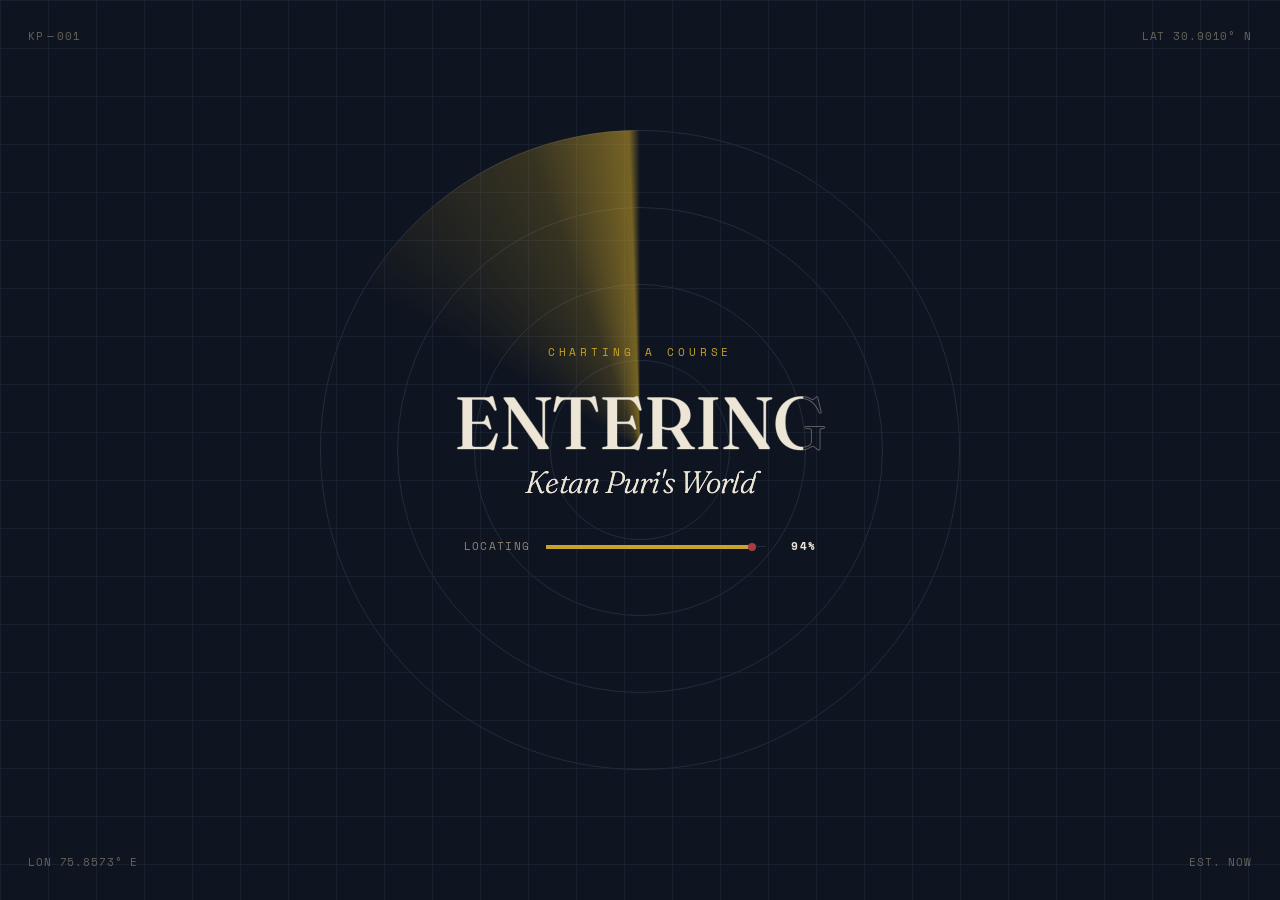
==== commit 0fc74f10: "Update index.html" ====
--- a/index.html
+++ b/index.html
@@ -362,7 +362,7 @@
       </div>
     </div>
     <div class="hero-image-wrapper">
-      <img src="photo1.png" alt="Ketan Puri Profile" class="hero-image" />
+      <img src="photo.webp" alt="Ketan Puri Profile" class="hero-image" />
     </div>
   </section>
 </main>
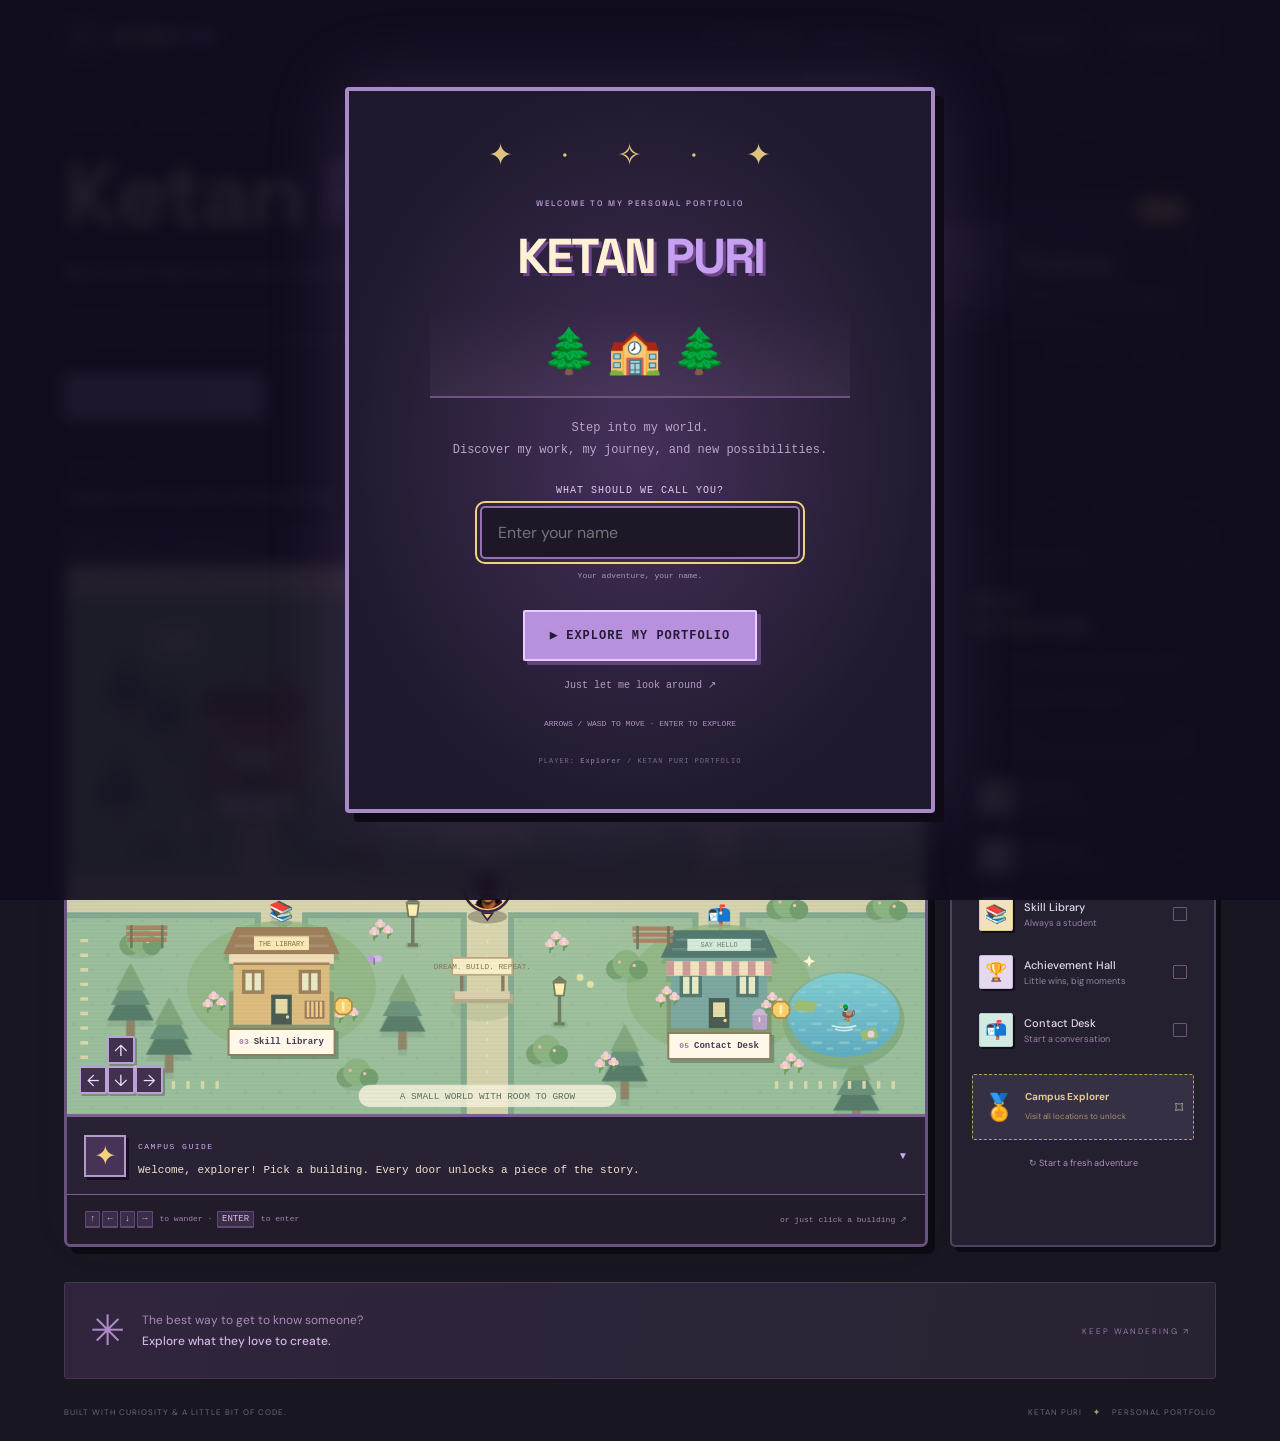
==== commit 1229a62d: "Replace homepage with Ketan Puri interactive portfolio" ====
--- a/index.html
+++ b/index.html
@@ -1,608 +1,11 @@
-<!DOCTYPE html>
-<html lang="en" data-theme="dark">
-<head>
-<meta charset="UTF-8">
-<meta name="viewport" content="width=device-width, initial-scale=1.0">
-<title>Ketan Puri | Full-Stack Developer & UX Designer</title>
-
-<!-- SEO -->
-<meta name="description" content="Ketan Puri is a full-stack developer and UX designer crafting clean, performant web experiences. Available for freelance and full-time opportunities." />
-<meta name="author" content="Ketan Puri" />
-<meta name="robots" content="index, follow" />
-
-<!-- Open Graph -->
-<meta property="og:title" content="Ketan Puri | Full-Stack Developer & UX Designer" />
-<meta property="og:description" content="Full-stack developer and UX designer building clean, performant web experiences." />
-<meta property="og:type" content="website" />
-
-<link rel="icon" type="image/png" href="k.png">
-
-<!-- Fonts -->
-<link rel="preconnect" href="https://fonts.googleapis.com" />
-<link rel="preconnect" href="https://fonts.gstatic.com" crossorigin />
-<link href="https://fonts.googleapis.com/css2?family=Fraunces:ital,opsz,wght@0,9..144,300;0,9..144,500;0,9..144,600;1,9..144,400&family=Space+Mono:wght@400;700&family=Outfit:wght@300;400;500;600;700;800&display=swap" rel="stylesheet" />
-
-<!-- Site stylesheet -->
-<link rel="stylesheet" href="styles.css" />
-
-<style>
-  :root{
-    --bg:#0E1420;
-    --paper:#EDE6D6;
-    --paper-dim:#8A8574;
-    --brass:#C9A227;
-    --ink-red:#A63D40;
-    --grid:#232B3D;
-  }
-
-  /* ============ PRELOADER (self-contained — safe to paste into any page) ============ */
-  #preloader{
-    position:fixed;
-    inset:0;
-    background:var(--bg);
-    z-index:9999;
-    display:flex;
-    align-items:center;
-    justify-content:center;
-    overflow:hidden;
-    font-family:'Space Mono',monospace;
-    clip-path:circle(150% at 50% 50%);
-  }
-
-  .map-grid{
-    position:absolute;
-    inset:0;
-    background-image:
-      linear-gradient(var(--grid) 1px, transparent 1px),
-      linear-gradient(90deg, var(--grid) 1px, transparent 1px);
-    background-size:48px 48px;
-    opacity:0.5;
-    animation:gridDrift 40s linear infinite;
-  }
-  @keyframes gridDrift{
-    from{background-position:0 0;}
-    to{background-position:480px 480px;}
-  }
-
-  .corner-mark{
-    position:absolute;
-    font-size:11px;
-    letter-spacing:0.08em;
-    color:var(--paper-dim);
-    opacity:0.7;
-  }
-  .corner-mark.tl{top:28px;left:28px;}
-  .corner-mark.tr{top:28px;right:28px;text-align:right;}
-  .corner-mark.bl{bottom:28px;left:28px;}
-  .corner-mark.br{bottom:28px;right:28px;text-align:right;}
-
-  .radar{
-    position:absolute;
-    width:min(70vw,640px);
-    height:min(70vw,640px);
-    border-radius:50%;
-    pointer-events:none;
-  }
-  .radar-ring{
-    position:absolute;
-    inset:0;
-    border-radius:50%;
-    border:1px solid var(--grid);
-  }
-  .radar-ring.r2{inset:12%;}
-  .radar-ring.r3{inset:24%;}
-  .radar-ring.r4{inset:36%;}
-  .radar-sweep{
-    position:absolute;
-    inset:0;
-    border-radius:50%;
-    background:conic-gradient(from 0deg, transparent 0deg, transparent 300deg, rgba(201,162,39,0.22) 340deg, rgba(201,162,39,0.55) 358deg, transparent 360deg);
-    animation:sweep 3.6s linear infinite;
-  }
-  @keyframes sweep{ to{ transform:rotate(360deg); } }
-
-  .content{
-    position:relative;
-    z-index:2;
-    display:flex;
-    flex-direction:column;
-    align-items:center;
-    text-align:center;
-    padding:0 24px;
-  }
-
-  .eyebrow{
-    font-size:11px;
-    letter-spacing:0.35em;
-    color:var(--brass);
-    text-transform:uppercase;
-    margin-bottom:22px;
-    opacity:0;
-    animation:fadeUp 0.8s ease forwards 0.15s;
-  }
-
-  .name-wrap{
-    position:relative;
-    font-family:'Fraunces',serif;
-    font-weight:500;
-    font-size:clamp(2.2rem,7vw,4.6rem);
-    line-height:1.05;
-    letter-spacing:-0.01em;
-    opacity:0;
-    animation:fadeUp 0.8s ease forwards 0.35s;
-  }
-  .name-outline{
-    color:transparent;
-    -webkit-text-stroke:1px rgba(237,230,214,0.35);
-  }
-  .name-fill{
-    position:absolute;
-    inset:0;
-    color:var(--paper);
-    clip-path:inset(0 100% 0 0);
-    will-change:clip-path;
-  }
-  .name-sub{
-    display:block;
-    font-style:italic;
-    font-weight:300;
-    font-size:0.42em;
-    color:var(--paper);
-    -webkit-text-stroke:0;
-    margin-top:0.15em;
-  }
-
-  .loading-row{
-    margin-top:40px;
-    display:flex;
-    align-items:center;
-    gap:16px;
-    font-size:11px;
-    letter-spacing:0.12em;
-    color:var(--paper-dim);
-    opacity:0;
-    animation:fadeUp 0.8s ease forwards 0.55s;
-  }
-  .loading-label{
-    color:var(--paper-dim);
-    white-space:nowrap;
-  }
-  .progress-track{
-    position:relative;
-    width:min(38vw,220px);
-    height:1px;
-    background:var(--grid);
-  }
-  .progress-fill{
-    position:absolute;
-    top:-1.5px;
-    left:0;
-    height:4px;
-    width:0%;
-    background:var(--brass);
-  }
-  .progress-fill::after{
-    content:"";
-    position:absolute;
-    right:-3px;
-    top:-2px;
-    width:8px;
-    height:8px;
-    border-radius:50%;
-    background:var(--ink-red);
-  }
-  .percent{
-    color:var(--paper);
-    min-width:34px;
-    text-align:right;
-    font-weight:700;
-  }
-
-  @keyframes fadeUp{
-    from{opacity:0; transform:translateY(10px);}
-    to{opacity:1; transform:translateY(0);}
-  }
-
-  #preloader.is-leaving{
-    animation:wipeOut 0.9s cubic-bezier(0.76,0,0.24,1) forwards;
-  }
-  @keyframes wipeOut{
-    to{ clip-path:circle(0% at 50% 50%); }
-  }
-
-  #preloader.is-skipping{
-    display:none;
-  }
-
-  @media (prefers-reduced-motion: reduce){
-    .map-grid, .radar-sweep{animation:none;}
-    #preloader.is-leaving{
-      animation:none;
-      transition:opacity 0.6s ease;
-      opacity:0;
-    }
-  }
-</style>
-</head>
-<body>
-
-<div id="preloader" role="status" aria-live="polite">
-  <div class="map-grid"></div>
-
-  <span class="corner-mark tl">KP&thinsp;&mdash;&thinsp;001</span>
-  <span class="corner-mark tr">LAT 30.9010&deg; N</span>
-  <span class="corner-mark bl">LON 75.8573&deg; E</span>
-  <span class="corner-mark br">EST. NOW</span>
-
-  <div class="radar" aria-hidden="true">
-    <div class="radar-ring"></div>
-    <div class="radar-ring r2"></div>
-    <div class="radar-ring r3"></div>
-    <div class="radar-ring r4"></div>
-    <div class="radar-sweep"></div>
-  </div>
-
-  <div class="content">
-    <p class="eyebrow">Charting a course</p>
-    <h1 class="name-wrap">
-      <span class="name-outline" aria-hidden="true">ENTERING<span class="name-sub">Ketan Puri's World</span></span>
-      <span class="name-fill" id="nameFill">ENTERING<span class="name-sub">Ketan Puri's World</span></span>
-    </h1>
-    <div class="loading-row">
-      <span class="loading-label">LOCATING</span>
-      <div class="progress-track"><div class="progress-fill" id="progressFill"></div></div>
-      <span class="percent" id="percentLabel">0%</span>
-    </div>
-  </div>
-</div>
-
-<style>
-  * { margin:0; padding:0; box-sizing:border-box; }
-
-  body { display:flex; justify-content:center; }
-
-  nav {
-    display: flex;
-    gap: 40px;
-    padding: 20px 30px;
-    border-bottom: 1px solid #2a2a2a;
-  }
-  nav a {
-    position: relative;
-    color: #f2f2f2;
-    text-decoration: none;
-    font-size: 16px;
-    padding-bottom: 8px;
-  }
-  nav a:first-child { font-weight: 600; }
-  nav a::after {
-    content: "";
-    position: absolute;
-    left: 0;
-    bottom: 0;
-    width: 100%;
-    height: 2px;
-    background-color: #f2f2f2;
-    transform: scaleX(0);
-    transform-origin: left;
-    transition-property: transform;
-    transition-duration: 0.35s;
-    transition-timing-function: ease-out;
-    transition-delay: 0s;
-  }
-  nav a:hover::after {
-    transform: scaleX(1);
-    transition-delay: 0.15s;
-    transition-duration: 0.35s;
-  }
-</style>
-
-<nav class="navbar" id="navbar">
-  <div class="nav-container">
-    <a href="/index" class="nav-brand" style="font-family:'Space Grotesk', sans-serif;">KP.</a>
-
-    <div class="nav-links" id="nav-links">
-      <a href="/index" class="active">Home</a>
-      <a href="/blog">Blog</a>
-      <a href="/about">About</a>
-      <a href="/projects">Projects</a>
-      <a href="/contact">Contact</a>
-    </div>
-
-    <div class="nav-controls">
-      <button class="theme-toggle" id="theme-toggle" aria-label="Toggle Theme">
-        <svg id="theme-icon" xmlns="http://www.w3.org/2000/svg" viewBox="0 0 24 24">
-          <path d="M12 2.25a.75.75 0 0 1 .75.75v2.25a.75.75 0 0 1-1.5 0V3a.75.75 0 0 1 .75-.75ZM7.5 12a4.5 4.5 0 1 1 9 0 4.5 4.5 0 0 1-9 0ZM18.894 6.166a.75.75 0 0 0-1.06-1.06l-1.591 1.59a.75.75 0 1 0 1.06 1.061l1.591-1.59ZM21.75 12a.75.75 0 0 1-.75.75h-2.25a.75.75 0 0 1 0-1.5H21a.75.75 0 0 1 .75.75ZM17.834 18.894a.75.75 0 0 0 1.06-1.06l-1.59-1.591a.75.75 0 1 0-1.061 1.06l1.59 1.591ZM12 18.75a.75.75 0 0 1 .75.75V21a.75.75 0 0 1-1.5 0v-1.5a.75.75 0 0 1 .75-.75ZM6.166 18.894a.75.75 0 0 1-1.06-1.06l1.59-1.591a.75.75 0 1 1 1.061 1.06l-1.59 1.591ZM2.25 12a.75.75 0 0 1 .75-.75H5.25a.75.75 0 0 1 0 1.5H3a.75.75 0 0 1-.75-.75ZM6.166 6.166a.75.75 0 0 1 1.06-1.06l1.59 1.591a.75.75 0 1 1-1.061 1.06l-1.59-1.591Z" />
-        </svg>
-      </button>
-      <button class="mobile-toggle" id="mobile-toggle" aria-label="Toggle Menu">
-        <svg xmlns="http://www.w3.org/2000/svg" width="24" height="24" fill="none" viewBox="0 0 24 24" stroke="currentColor" stroke-width="2">
-          <path stroke-linecap="round" stroke-linejoin="round" d="M4 6h16M4 12h16m-7 6h7" />
-        </svg>
-      </button>
-    </div>
-  </div>
-</nav>
-
-<main>
-  <section class="hero">
-    <div class="hero-content">
-      <span class="hero-subtitle">Turning Ideas into Intelligent Software</span>
-      <h1 class="hero-title">Hi, I'm Ketan Puri.</h1>
-      <p class="hero-desc">Full-Stack Developer & UI/UX &mdash; AI & Software Developer building intelligent applications using Java, Python, C, React, Node.js, AI, and modern web technologies to solve real-world problems.</p>
-
-      <div class="stats-row" id="statsSection">
-        <div class="stat-item">
-          <div class="stat-number"><span class="stat-count" data-target="15" data-suffix="+">0</span></div>
-          <div class="stat-label">Certificates</div>
-        </div>
-        <div class="stat-item">
-          <div class="stat-number"><span class="stat-count" data-target="20" data-suffix="+">0</span></div>
-          <div class="stat-label">Projects</div>
-        </div>
-        <div class="stat-item">
-          <div class="stat-number"><span class="stat-count" data-target="6" data-suffix="+">0</span></div>
-          <div class="stat-label">Hackathons</div>
-        </div>
-        <div class="stat-item">
-          <div class="stat-number"><span class="stat-count" data-target="6" data-suffix="" data-prefix="Rank ">0</span></div>
-          <div class="stat-label">HPE CodeWars</div>
-        </div>
-      </div>
-
-      <div class="hero-actions">
-        <a href="/about" class="btn-primary">
-          About Me
-          <svg xmlns="http://www.w3.org/2000/svg" width="20" height="20" viewBox="0 0 24 24" fill="none" stroke="currentColor" stroke-width="2" stroke-linecap="round" stroke-linejoin="round">
-            <line x1="5" y1="12" x2="19" y2="12"></line>
-            <polyline points="12 5 19 12 12 19"></polyline>
-          </svg>
-        </a>
-        <a href="/contact" class="btn-secondary">Let's Talk</a>
-      </div>
-    </div>
-    <div class="hero-image-wrapper">
-      <img src="photo.webp" alt="Ketan Puri Profile" class="hero-image" />
-    </div>
-  </section>
-</main>
-
-<style>
-  .stats-row {
-    display: flex;
-    justify-content: flex-start;
-    flex-wrap: wrap;
-    gap: 2.5rem;
-    margin-bottom: 2.5rem;
-  }
-
-  .stat-item {
-    text-align: left;
-    opacity: 0;
-    transform: translateY(16px);
-    transition: opacity 0.6s ease, transform 0.6s ease;
-  }
-
-  .stat-item.in-view {
-    opacity: 1;
-    transform: translateY(0);
-  }
-
-  .stat-item:nth-child(2) { transition-delay: 0.08s; }
-  .stat-item:nth-child(3) { transition-delay: 0.16s; }
-  .stat-item:nth-child(4) { transition-delay: 0.24s; }
-
-  .stat-number {
-    font-size: 2.25rem;
-    font-weight: 800;
-    letter-spacing: -1px;
-    color: var(--text-main);
-    font-variant-numeric: tabular-nums;
-    line-height: 1;
-    margin-bottom: 0.4rem;
-  }
-
-  .stat-label {
-    font-size: 0.85rem;
-    color: var(--text-muted);
-    font-weight: 500;
-  }
-
-  @media (max-width: 992px) {
-    .stats-row {
-      justify-content: center;
-      gap: 2rem;
-    }
-
-    .stat-item {
-      text-align: center;
-    }
-  }
-
-  @media (max-width: 480px) {
-    .stats-row {
-      gap: 1.5rem 2rem;
-    }
-  }
-
-  @media (prefers-reduced-motion: reduce) {
-    .stat-item {
-      transition: none;
-      opacity: 1;
-      transform: none;
-    }
-  }
-</style>
-
-<footer style="padding-top: 3%;">
-  <div class="footer-left" style="padding-left:10%;">&copy; <span id="year">2026</span> Ketan Puri. All rights reserved.</div>
-  <div class="socials">
-    <a href="https://www.linkedin.com/in/ketan-puri-a57795416/" target="_blank" rel="noopener noreferrer" aria-label="LinkedIn">
-      <svg xmlns="http://www.w3.org/2000/svg" width="20" height="20" viewBox="0 0 24 24" fill="currentColor"><path d="M19 0h-14c-2.761 0-5 2.239-5 5v14c0 2.761 2.239 5 5 5h14c2.762 0 5-2.239 5-5v-14c0-2.761-2.238-5-5-5zm-11 19h-3v-11h3v11zm-1.5-12.268c-.966 0-1.75-.79-1.75-1.764s.784-1.764 1.75-1.764 1.75.79 1.75 1.764-.783 1.764-1.75 1.764zm13.5 12.268h-3v-5.604c0-3.368-4-3.113-4 0v5.604h-3v-11h3v1.765c1.396-2.586 7-2.777 7 2.476v6.759z" /></svg>
-    </a>
-    <a href="https://x.com/iketanpuri" target="_blank" rel="noopener noreferrer" aria-label="Twitter / X">
-      <svg xmlns="http://www.w3.org/2000/svg" width="20" height="20" viewBox="0 0 24 24" fill="currentColor"><path d="M18.244 2.25h3.308l-7.227 8.26 8.502 11.24H16.17l-4.714-6.231-5.401 6.231H2.741l7.73-8.835L1.254 2.25H8.08l4.259 5.622 5.905-5.622Zm-1.161 17.52h1.833L7.084 4.126H5.117z" /></svg>
-    </a>
-    <a href="https://instagram.com/iketanpuri/" target="_blank" rel="noopener noreferrer" aria-label="Instagram">
-      <svg xmlns="http://www.w3.org/2000/svg" width="20" height="20" viewBox="0 0 24 24" fill="currentColor">
-        <path d="M12 2.163c3.204 0 3.584.012 4.85.07 3.252.148 4.771 1.691 4.919 4.919.058 1.265.069 1.645.069 4.849 0 3.205-.012 3.584-.069 4.849-.149 3.225-1.664 4.771-4.919 4.919-1.266.058-1.644.07-4.85.07-3.204 0-3.584-.012-4.849-.07-3.26-.149-4.771-1.699-4.919-4.92-.058-1.265-.07-1.644-.07-4.849 0-3.204.013-3.583.07-4.849.149-3.227 1.664-4.771 4.919-4.919 1.266-.057 1.645-.069 4.849-.069zM12 0C8.741 0 8.333.014 7.053.072 2.695.272.273 2.69.073 7.052.014 8.333 0 8.741 0 12c0 3.259.014 3.668.072 4.948.2 4.358 2.618 6.78 6.98 6.98C8.333 23.986 8.741 24 12 24c3.259 0 3.668-.014 4.948-.072 4.354-.2 6.782-2.618 6.979-6.98.059-1.28.073-1.689.073-4.948 0-3.259-.014-3.667-.072-4.947-.196-4.354-2.617-6.78-6.979-6.98C15.668.014 15.259 0 12 0zm0 5.838a6.162 6.162 0 1 0 0 12.324 6.162 6.162 0 0 0 0-12.324zM12 16a4 4 0 1 1 0-8 4 4 0 0 1 0 8zm6.406-11.845a1.44 1.44 0 1 0 0 2.881 1.44 1.44 0 0 0 0-2.881z" />
-      </svg>
-    </a>
-  </div>
-</footer>
-
-<script src="scripts.js"></script>
-
-<script>
-  // Stats counter — runs independently of the preloader; only fires once the
-  // stats row scrolls into view, so it's unaffected by whether the preloader
-  // played or was skipped.
-  (function () {
-    var items = document.querySelectorAll("#statsSection .stat-item");
-    if (!items.length) return;
-
-    var reduceMotion = window.matchMedia("(prefers-reduced-motion: reduce)").matches;
-
-    function easeOutCubic(t) {
-      return 1 - Math.pow(1 - t, 3);
-    }
-
-    function countUp(el, duration) {
-      var target = parseInt(el.getAttribute("data-target"), 10);
-      var suffix = el.getAttribute("data-suffix") || "";
-      var prefix = el.getAttribute("data-prefix") || "";
-      var start = null;
-
-      function step(ts) {
-        if (start === null) start = ts;
-        var progress = Math.min((ts - start) / duration, 1);
-        var value = Math.round(easeOutCubic(progress) * target);
-        el.textContent = prefix + value + suffix;
-        if (progress < 1) {
-          requestAnimationFrame(step);
-        } else {
-          el.textContent = prefix + target + suffix;
-        }
-      }
-      requestAnimationFrame(step);
-    }
-
-    function revealAll() {
-      items.forEach(function (item) {
-        item.classList.add("in-view");
-        var countEl = item.querySelector(".stat-count");
-        if (countEl) countUp(countEl, 1400);
-      });
-    }
-
-    if (reduceMotion || !("IntersectionObserver" in window)) {
-      items.forEach(function (item) {
-        item.classList.add("in-view");
-        var countEl = item.querySelector(".stat-count");
-        if (countEl) {
-          var target = countEl.getAttribute("data-target");
-          var suffix = countEl.getAttribute("data-suffix") || "";
-          var prefix = countEl.getAttribute("data-prefix") || "";
-          countEl.textContent = prefix + target + suffix;
-        }
-      });
-      return;
-    }
-
-    var hasAnimated = false;
-    var statsSection = document.getElementById("statsSection");
-    var observer = new IntersectionObserver(
-      function (entries) {
-        entries.forEach(function (entry) {
-          if (entry.isIntersecting && !hasAnimated) {
-            hasAnimated = true;
-            revealAll();
-            observer.unobserve(statsSection);
-          }
-        });
-      },
-      { threshold: 0.3 }
-    );
-    observer.observe(statsSection);
-  })();
-</script>
-
-<script>
-  // Preloader controller
-  (function(){
-    var preloader = document.getElementById('preloader');
-    if(!preloader) return;
-
-    // Only play the full entrance once per browser tab.
-    var SESSION_KEY = 'kp-preloader-shown';
-    var alreadyShown = false;
-    try { alreadyShown = sessionStorage.getItem(SESSION_KEY) === '1'; } catch(e) {}
-
-    if (alreadyShown) {
-      preloader.classList.add('is-skipping');
-      document.body.style.overflow = '';
-      return;
-    }
-    try { sessionStorage.setItem(SESSION_KEY, '1'); } catch(e) {}
-
-    var fill = document.getElementById('progressFill');
-    var nameFill = document.getElementById('nameFill');
-    var percentLabel = document.getElementById('percentLabel');
-
-    var progress = 0;
-    var pageLoaded = false;
-    var MIN_DURATION = 2200;
-    var startTime = Date.now();
-    var finished = false;
-
-    function ease(t){ return 1 - Math.pow(1 - t, 3); }
-
-    function tick(){
-      var elapsed = Date.now() - startTime;
-      var t = Math.min(elapsed / MIN_DURATION, 1);
-      var target = ease(t) * 100;
-
-      if (t >= 1 && !pageLoaded) target = Math.min(target, 92);
-
-      progress += (target - progress) * 0.18;
-      if (target - progress < 0.1) progress = target;
-
-      var shown = Math.round(progress);
-      fill.style.width = shown + '%';
-      nameFill.style.clipPath = 'inset(0 ' + (100 - shown) + '% 0 0)';
-      percentLabel.textContent = shown + '%';
-      preloader.setAttribute('aria-valuenow', shown);
-
-      if (progress >= 100 && pageLoaded){
-        finish();
-        return;
-      }
-      requestAnimationFrame(tick);
-    }
-
-    function cleanup(){
-      if (finished) return;
-      finished = true;
-      preloader.style.display = 'none';
-      document.body.style.overflow = '';
-    }
-
-    function finish(){
-      preloader.classList.add('is-leaving');
-      preloader.addEventListener('animationend', cleanup, { once:true });
-      preloader.addEventListener('transitionend', cleanup, { once:true });
-      setTimeout(cleanup, 1200);
-    }
-
-    window.addEventListener('load', function(){
-      pageLoaded = true;
-    });
-    if (document.readyState === 'complete') pageLoaded = true;
-
-    document.body.style.overflow = 'hidden';
-    requestAnimationFrame(tick);
-  })();
-</script>
-
-</body>
-</html>
+<!doctype html>
+<html lang="en"><head><meta charset="UTF-8"><meta name="viewport" content="width=device-width, initial-scale=1"><title>Ketan Puri | Interactive Portfolio</title><meta name="description" content="Explore Ketan Puri’s personal portfolio: projects, learning, milestones, and ways to connect, in an interactive campus adventure."><link rel="stylesheet" href="style.css"></head>
+<body><header><a class="brand" href="./"><span class="brand-icon">✦</span> KETAN <span>PURI</span></a><nav><span class="visitor-player">PLAYER: <strong data-player-name>Explorer</strong></span><span class="status"><i></i> OPEN FOR EXPLORATION</span><button id="sound" aria-pressed="false">♫ <span>Sound off</span></button><button id="help">? <span>How to play</span></button></nav></header>
+<main><section class="intro"><div><div class="eyebrow">KETAN PURI · PERSONAL PORTFOLIO</div><h1>Ketan <em>Puri.</em><span class="portfolio-subtitle">My world. My work. Your next discovery.</span></h1><p>Welcome to my interactive portfolio.<br>Explore my projects, follow my learning journey, and let’s connect.</p><div class="hero-actions"><button id="explore">▶ Explore my portfolio <span>↗</span></button><span>PROJECTS · LEARNING · CONNECTIONS</span></div></div><div class="hero-sticker" aria-hidden="true">✳<span>made of curiosity</span></div><div class="player-card"><div class="avatar player-initials" aria-label="Player initials" data-player-initials>?</div><div><small>PLAYER NAME</small><strong data-player-name>Explorer</strong><span>Curious mind · Work in progress</span></div><span class="level">LVL 01</span></div></section>
+<div class="world-heading"><div><span class="eyebrow">THE OVERWORLD</span><h2>Explore the world of Ketan Puri.</h2></div><span class="world-tag">SAVE FILE: LOCAL · AUTO-SAVE ON</span></div><section class="game-layout"><div class="map-wrap"><div class="console-bar"><span><i></i> KETAN PURI / ADVENTURE.EXE</span><div><span id="xp">000 XP</span><button id="replay" aria-label="Replay introduction">MENU ☰</button></div></div><div class="map-top"><span><i></i> KETAN PURI’S CAMPUS</span><span>WORLD 01 <b>·</b> CURIOSITY CAMPUS</span></div><div class="map" tabindex="0" aria-label="Interactive campus. Use arrow keys or WASD to move, and Enter to visit the nearest building."><svg preserveAspectRatio="none" viewBox="0 0 1000 600" role="img" aria-label="A green campus with paths, trees, a pond, and five portfolio buildings"><defs><pattern id="grass" width="40" height="40" patternUnits="userSpaceOnUse"><path d="M8 12v4m-2-2h4M29 30v3" stroke="#8da98f" stroke-width="2" opacity=".45"/></pattern><pattern id="water" width="32" height="22" patternUnits="userSpaceOnUse"><path d="M4 10h12m5 7h8" stroke="#9bcfd0" stroke-width="3"/></pattern><filter id="shadow"><feDropShadow dx="0" dy="7" stdDeviation="0" flood-color="#354d4c" flood-opacity=".14"/></filter><g id="tree"><rect x="-5" y="-4" width="10" height="25" fill="#8e775e"/><path d="M-27 0L0-48 27 0z" fill="#496c60"/><path d="M-23-18L0-59 23-18z" fill="#608675"/><path d="M-17-35L0-67 17-35z" fill="#7da078"/></g></defs><rect width="1000" height="600" fill="#9dbd9e"/><rect width="1000" height="600" fill="url(#grass)"/><path d="M-20 340H1020M490 130V620M220 180V340M760 185V340M250 340V465M760 340V470" fill="none" stroke="#7fa38f" stroke-width="62"/><path d="M-20 340H1020M490 130V620M220 180V340M760 185V340M250 340V465M760 340V470" fill="none" stroke="#e2d5b2" stroke-width="48"/><path d="M-20 340H1020M490 130V620" fill="none" stroke="#f4e4c2" stroke-width="2" stroke-dasharray="4 15"/>
+<ellipse cx="905" cy="490" rx="70" ry="57" fill="#80b4a6"/><ellipse cx="905" cy="485" rx="63" ry="49" fill="#71b5bf"/><ellipse cx="905" cy="485" rx="63" ry="49" fill="url(#water)"/><path d="M852 467l28 4-6 12-28-4z" fill="#91b97e"/><text x="910" y="492" font-size="22">🦆</text>
+<g filter="url(#shadow)"><use href="#tree" x="70" y="120"/><use href="#tree" x="117" y="150"/><use href="#tree" x="60" y="235"/><use href="#tree" x="348" y="115"/><use href="#tree" x="900" y="135"/><use href="#tree" x="943" y="184"/><use href="#tree" x="885" y="240"/><use href="#tree" x="74" y="490"/><use href="#tree" x="119" y="530"/><use href="#tree" x="391" y="503"/><use href="#tree" x="586" y="165"/><use href="#tree" x="920" y="595"/><use href="#tree" x="650" y="561"/></g>
+<g fill="#f6e6a8"><circle cx="140" cy="260" r="4"/><circle cx="152" cy="266" r="4"/><circle cx="598" cy="440" r="4"/><circle cx="610" cy="448" r="4"/><circle cx="853" cy="94" r="4"/></g><g fill="#eee5ce" stroke="#b1b594" stroke-width="3"><path d="M430 264h115v27H430z"/><path d="M442 255h91v11h-91z"/></g><text x="488" y="283" text-anchor="middle" fill="#637361" font-family="monospace" font-size="11">STAY CURIOUS</text>
+<g id="landscape" aria-hidden="true"></g><g id="buildings"></g><g id="details" aria-hidden="true"></g><g id="player" transform="translate(490 353)" role="img" aria-label="Ketan Puri, your player"><defs><clipPath id="player-portrait-clip"><circle cx="0" cy="-17" r="24"/></clipPath></defs><ellipse cy="16" rx="23" ry="8" fill="#263126" opacity=".3"/><circle cy="-17" r="27" fill="#f3d17f" stroke="#392644" stroke-width="3"/><image href="ketan-puri.png" x="-30" y="-48" width="60" height="82" clip-path="url(#player-portrait-clip)" preserveAspectRatio="xMidYMid slice"/><path d="M-6 12H6L0 20Z" fill="#f3d17f" stroke="#392644" stroke-width="2"/></g><g transform="translate(340 565)"><rect width="300" height="26" rx="13" fill="#f5f1db" opacity=".85"/><text x="150" y="17" text-anchor="middle" fill="#61715e" font-family="monospace" font-size="11">A SMALL WORLD WITH ROOM TO GROW</text></g></svg><div id="building-buttons"></div><div class="map-hint" id="hint">✦ Click a building to look inside</div><div class="dpad" aria-label="Movement controls"><button data-move="up" aria-label="Move up">↑</button><div><button data-move="left" aria-label="Move left">←</button><button data-move="down" aria-label="Move down">↓</button><button data-move="right" aria-label="Move right">→</button></div></div></div><div class="game-dialogue" aria-live="polite"><span class="guide-face">✦</span><div><small>CAMPUS GUIDE</small><p id="guide-text">Welcome, explorer! Pick a building. Every door unlocks a piece of the story.</p></div><span class="dialogue-next">▼</span></div><div class="map-bottom"><span><kbd>↑</kbd><kbd>←</kbd><kbd>↓</kbd><kbd>→</kbd> to wander <span class="desktop">· <kbd>ENTER</kbd> to enter</span></span><span>or just click a building ↗</span></div></div>
+<aside><div class="quest-heading"><span class="eyebrow">THE EXPLORER’S JOURNAL</span><span>✧</span></div><h2>MEET<br>KETAN PURI.</h2><p>My projects, my journey, and what comes next.<br>Pick a destination and explore.</p><div class="progress-label"><span>EXPLORATION</span><strong id="count">0 / 5</strong></div><div class="progress"><div id="progress"></div></div><div id="quests"></div><div class="badge" id="badge"><span>🏅</span><div><strong>Campus Explorer</strong><small>Visit all locations to unlock</small></div><span id="lock">⌑</span></div><button class="reset" id="reset">↻ Start a fresh adventure</button></aside></section><div class="bottom-note"><span>✳</span><p>The best way to get to know someone?<br><strong>Explore what they love to create.</strong></p><span>KEEP WANDERING ↗</span></div><footer><span>BUILT WITH CURIOSITY & A LITTLE BIT OF CODE.</span><span>KETAN PURI <b>✦</b> PERSONAL PORTFOLIO</span></footer></main>
+<div id="toast" role="status"></div><dialog id="start-screen" aria-labelledby="start-title"><div class="start-stars" aria-hidden="true">✦ · ✧ · ✦</div><div class="eyebrow">WELCOME TO MY PERSONAL PORTFOLIO</div><h2 id="start-title">KETAN <span>PURI</span></h2><div class="start-scene" aria-hidden="true"><span>🌲</span><span>🏫</span><span>🌲</span></div><p>Step into my world.<br>Discover my work, my journey, and new possibilities.</p><label class="player-name-label" for="player-name-input">WHAT SHOULD WE CALL YOU?</label><input id="player-name-input" name="player-name" type="text" autocomplete="given-name" placeholder="Enter your name" minlength="1" maxlength="30" required aria-describedby="player-name-note"><small id="player-name-note">Your adventure, your name.</small><button id="start-game">▶ EXPLORE MY PORTFOLIO</button><button id="skip-intro">Just let me look around ↗</button><small>ARROWS / WASD TO MOVE · ENTER TO EXPLORE</small><span class="start-version">PLAYER: <b data-player-name>Explorer</b> / KETAN PURI PORTFOLIO</span></dialog><dialog id="modal"><button class="close" aria-label="Close dialog">×</button><div id="modal-content"></div></dialog><script src="app.js"></script></body></html>
--- a/style.css
+++ b/style.css
@@ -0,0 +1,46 @@
+@import url('https://fonts.googleapis.com/css2?family=DM+Sans:wght@400;500;600;700&family=Space+Grotesk:wght@400;500;600;700&display=swap');
+:root{--ink:#293d38;--muted:#79827b;--purple:#7462a7}*{box-sizing:border-box}body{margin:0;background:#f7f6f0;color:var(--ink);font-family:'DM Sans',sans-serif}button,a{-webkit-tap-highlight-color:transparent}button{font:inherit;cursor:pointer}header{height:88px;border-bottom:1px solid #e4e5dc;display:flex;align-items:center;justify-content:space-between;padding:0 5%}.brand{font:700 21px 'Space Grotesk',monospace;letter-spacing:-1px;color:var(--ink);text-decoration:none}.brand>span:last-child{color:#8b9d76}.brand-icon{display:inline-grid;place-items:center;background:var(--ink);color:#f7e7a3;width:33px;height:33px;margin-right:10px;border-radius:9px}nav{display:flex;gap:24px;align-items:center;font-size:12px}nav button{background:none;border:0;color:#5f6c64}nav button:first-letter{font-size:20px}i{display:inline-block;width:7px;height:7px;border-radius:50%;background:#769c66;margin-right:7px}.status{font-size:9px;letter-spacing:1.2px}main{max-width:1480px;padding:46px 5% 0;margin:auto}.intro{display:flex;align-items:center;justify-content:space-between;margin-bottom:32px}.eyebrow{font:600 10px 'Space Grotesk',monospace;letter-spacing:1.7px;color:#788c73}h1{font:500 clamp(42px,4.3vw,64px)/1.05 'Space Grotesk',sans-serif;letter-spacing:-3px;margin:19px 0}h1 em{font-style:normal;color:var(--purple)}.intro p{font-size:13px;line-height:1.8;color:#7a827b}.player-card{border:1px solid #dedfd4;border-radius:13px;padding:20px;display:flex;align-items:center;gap:14px;background:#fbfaf5;position:relative;margin-right:20px;transform:rotate(2deg)}.avatar{background:#e7e2ef;border-radius:12px;width:56px;height:62px;display:grid;place-items:center;font-size:34px}.player-card small{display:block;font-size:8px;letter-spacing:2px;color:#939788}.player-card strong{display:block;font:600 19px 'Space Grotesk';margin:5px 0}.player-card span:not(.level){font-size:10px;color:#889082}.level{position:absolute;top:-12px;right:14px;background:#ece7ce;border:1px solid #d7cfad;padding:5px 8px;font-size:9px;border-radius:4px}.game-layout{display:grid;grid-template-columns:minmax(0,1fr) 274px;gap:25px;align-items:stretch}.map-wrap{border:1px solid #d9dfd0;border-radius:14px;overflow:hidden;box-shadow:0 5px 0 #e8eadd}.map-top,.map-bottom{display:flex;align-items:center;justify-content:space-between;background:#fffdf5;padding:15px 20px;font:500 9px 'Space Grotesk',monospace;letter-spacing:1.3px}.map-top b{color:#a3b98b;margin-left:8px}.map{position:relative;aspect-ratio:1000/600;outline-offset:-4px;background:#a7cca0}.map svg{display:block;width:100%;height:100%}#building-buttons{position:absolute;inset:0}.building-btn{position:absolute;transform:translate(-50%,-50%);border:0;background:#fffdf1;color:#374d3d;box-shadow:0 3px 0 #76957355;border-radius:5px;padding:7px 11px;font:600 10px 'Space Grotesk',monospace;white-space:nowrap;transition:translate .18s,background .18s}.building-btn:hover,.building-btn:focus-visible{translate:0 -4px;background:#fff5c9;outline:2px solid #7462a7}.building-btn .num{color:#91a281;font-size:8px;margin-right:5px}.building-btn.visited:after{content:' ✓';color:#6d9264}.map-hint{position:absolute;top:14px;left:50%;transform:translateX(-50%);border:1px solid #e4edcf80;background:#f6fae1ba;backdrop-filter:blur(4px);padding:8px 14px;border-radius:30px;font-size:10px;color:#55734d;white-space:nowrap}.map-bottom{font-size:9px;letter-spacing:0;color:#89917f;padding:13px 17px}kbd{display:inline-block;font:9px monospace;border:1px solid #d9decd;border-bottom-width:2px;border-radius:3px;padding:2px 4px;margin-right:2px;color:#6d7a62}.dpad{position:absolute;bottom:12px;left:12px;text-align:center}.dpad button{background:#fffdf2bb;border:1px solid #8eac7c;border-radius:5px;color:#55714c;width:25px;height:25px;padding:0}.dpad>button{margin-bottom:2px}aside{padding:25px 22px;background:#eeefe5;border:1px solid #e0e3d7;border-radius:14px}.quest-heading{display:flex;justify-content:space-between;color:#9a9c71}.quest-heading .eyebrow{font-size:9px;letter-spacing:1.3px}h2{font:500 21px 'Space Grotesk';letter-spacing:-.6px;margin:14px 0 10px}aside p{font-size:12px;line-height:1.7;color:#8a9183;margin:0 0 23px}.progress-label{display:flex;justify-content:space-between;font-size:8px;letter-spacing:1px;color:#919780}.progress-label strong{color:var(--purple)}.progress{height:5px;background:#dedfcf;border-radius:10px;margin:9px 0 17px;overflow:hidden}#progress{height:100%;background:#8a7db1;width:0;transition:width .4s}.quest{border:0;border-top:1px solid #dfe2d3;width:100%;background:transparent;display:flex;align-items:center;text-align:left;padding:12px 0;gap:11px;color:#4a5a49}.quest-icon{width:30px;height:30px;display:grid;place-items:center;background:#e0e5d5;border-radius:7px;font-size:16px}.quest strong{display:block;font-size:11px;font-weight:500}.quest small{display:block;font-size:9px;color:#91987f;margin-top:3px}.quest .check{margin-left:auto;border:1px solid #c9cfba;width:14px;height:14px;border-radius:50%;font-size:10px;text-align:center;color:#fff}.quest.done .check{background:#809c6c;border-color:#809c6c}.badge{display:flex;align-items:center;gap:10px;background:#e5e6d8;border:1px dashed #c6ccb6;border-radius:9px;padding:14px 10px;margin-top:12px}.badge>span:first-child{font-size:26px;color:#9aab85}.badge strong{display:block;font-size:10px;color:#859078}.badge small{font-size:8px;color:#9ca38e}#lock{margin-left:auto;color:#a7ad97}.badge.unlocked{background:#f7efcc;border-color:#bb9e53}.badge.unlocked strong{color:#766126}.reset{border:0;background:transparent;display:block;margin:16px auto 0;font-size:9px;color:#8c947f}footer{display:flex;justify-content:space-between;margin:28px 0 24px;color:#a0a492;font-size:8px;letter-spacing:1px}footer b{color:#a79c76;margin:0 8px}dialog{border:1px solid #dddccc;border-radius:20px;background:#faf9f2;color:var(--ink);padding:36px;width:min(540px,90vw);box-shadow:0 25px 100px #233b3840}dialog::backdrop{background:#20382d66;backdrop-filter:blur(5px)}.close{position:absolute;right:17px;top:10px;background:transparent;border:0;font-size:28px;color:#818771}dialog h2{font-size:32px;margin:12px 0}dialog p{font-size:14px;line-height:1.8;color:#747e71}.modal-icon{font-size:36px}.sample{font-size:10px;letter-spacing:1px;color:#a48d5c}.chips{display:flex;flex-wrap:wrap;gap:8px;margin:20px 0}.chips span{background:#e8ebde;border-radius:7px;padding:8px 12px;font-size:12px}.detail{padding:16px 0;border-top:1px solid #e0e2d6}.detail strong{font-size:15px}.detail p{font-size:12px;margin-bottom:0}.primary{border:0;border-radius:7px;background:#716299;color:white;padding:12px 18px;margin-top:18px;font-size:12px}@media(min-width:1500px){main{padding-top:55px}.intro{margin-bottom:40px}}@media(max-width:900px){.game-layout{grid-template-columns:1fr 230px;gap:14px}aside{padding:18px 15px}.player-card{margin-right:0}.building-btn{font-size:8px;padding:6px}.map-bottom>span:last-child{display:none}.map-hint{font-size:8px;padding:6px 9px}.quest{padding:9px 0}.intro{gap:20px}}@media(max-width:680px){header{height:68px}.brand{font-size:16px}.brand-icon{width:27px;height:27px;margin-right:5px}nav{gap:12px}nav .status,nav button span{display:none}main{padding:30px 5% 0}.intro{display:block}h1{font-size:48px}.intro p{font-size:12px}.player-card{margin:22px 0 28px;transform:none;width:fit-content;padding:12px 17px}.avatar{width:43px;height:47px;font-size:28px}.game-layout{grid-template-columns:1fr}.map{aspect-ratio:1.25}.map svg{height:100%}.building-btn{font-size:8px;padding:5px 6px}.building-btn .num{display:none}.map-hint{top:9px;font-size:7px}.map-top{padding:13px;font-size:8px}.map-bottom{padding:10px;font-size:8px}.desktop{display:none}aside{padding:22px}.quest{padding:12px 0}.quest-heading .eyebrow{font-size:10px}aside p{margin-bottom:18px}.badge{padding:16px}footer{gap:20px;font-size:7px;line-height:1.8}dialog{padding:28px}.map svg{object-fit:fill}}
+
+.map-wrap{align-self:start}
+@media(prefers-reduced-motion:reduce){*{transition:none!important}}
+
+/* A brighter, illustrated world */
+body{background:radial-gradient(ellipse at 88% 6%,#e6ddfa88,transparent 34%),radial-gradient(ellipse at 0% 44%,#e7efca77,transparent 35%),#faf8f1;--ink:#302d45;--purple:#7e54bd}
+header{height:80px;border-color:#ded7e7;background:#faf8f1bc}.brand-icon{background:#7750b1;color:#ffe29b;box-shadow:3px 3px 0 #ddd0ee}.brand>span:last-child{color:#9163be}nav button{border:1px solid #e2dce9;border-radius:20px;padding:8px 13px;background:#fff9;color:#61596f}.status{color:#69795b}main{padding-top:47px;max-width:1570px}.intro{position:relative;min-height:250px;margin-bottom:43px}.intro>.eyebrow{color:#9166b2}.intro .eyebrow{display:inline-block;background:#eee5fa;border:1px solid #e3d4f4;border-radius:30px;padding:8px 12px;font-size:9px;color:#8358ac;letter-spacing:1.2px}h1{font-size:clamp(44px,4.5vw,69px);font-weight:600;letter-spacing:-3.5px;margin:18px 0;line-height:1.08}h1 em{background:linear-gradient(100deg,#7250ad,#ad6c9e);color:transparent;background-clip:text;-webkit-background-clip:text;position:relative}h1 em:after{content:'';position:absolute;bottom:-5px;left:0;width:100%;height:7px;border-radius:100%;background:#e5ce7d88;transform:rotate(-1deg);z-index:-1}.intro p{color:#81768a;font-size:13px}.hero-actions{display:flex;align-items:center;gap:17px;margin-top:22px}.hero-actions button{border:1px solid #68419d;background:#7851b1;color:white;font-size:12px;font-weight:600;padding:13px 19px;border-radius:9px;box-shadow:0 4px 0 #5b378b;transition:transform .2s}.hero-actions button:hover{transform:translateY(-3px)}.hero-actions button span{margin-left:25px}.hero-actions>span{font-size:10px;color:#94899a}.player-card{margin:10px 18px 0 28px;padding:24px;background:linear-gradient(135deg,#fffcf3,#f1e9fb);border:1px solid #cfc0e0;box-shadow:7px 7px 0 #e9e0f0,0 20px 50px #9e82b514;transform:rotate(4deg);z-index:1}.player-card:before{content:'PLAYER 001 / CREATOR';position:absolute;bottom:-25px;right:12px;color:#a291b0;letter-spacing:2px;font:8px monospace}.player-card:after{content:'✦';position:absolute;top:-35px;left:-28px;font-size:43px;color:#bd9cdd;transform:rotate(20deg)}.avatar{width:72px;height:78px;font-size:44px;background:linear-gradient(145deg,#d9c8ef,#bca2dc);border:3px solid #fff8;box-shadow:0 4px 0 #c8b0e1}.player-card strong{font-size:23px}.player-card small{color:#9b7bae}.player-card span:not(.level){color:#8e8199}.level{background:#f7e9ae;color:#8b702c;border-color:#d9bf6a;border-radius:7px;box-shadow:2px 3px 0 #e6d59c}.hero-sticker{position:absolute;right:28%;top:2px;color:#d7ad50;font-size:65px;transform:rotate(-13deg);line-height:1}.hero-sticker span{display:block;color:#9a8a66;font:italic 11px Georgia;white-space:nowrap}.world-heading{display:flex;justify-content:space-between;align-items:end;margin-bottom:19px}.world-heading h2{font-size:19px;margin:8px 0 0;letter-spacing:-.5px}.world-heading .eyebrow{color:#a18ab6;font-size:8px}.world-tag{font:italic 12px Georgia;color:#a391b0;transform:rotate(-4deg);margin-right:12px}.game-layout{grid-template-columns:minmax(0,1fr) 275px;gap:22px}.map-wrap{border:1px solid #c8b7db;border-radius:19px;box-shadow:0 7px 0 #e2d5eb,0 16px 35px #775b8a12;background:#fffdf7}.map-top{background:#f7f0fd;color:#806997;padding:17px 20px;border-bottom:1px solid #d9cbe6;letter-spacing:1px}.map-top b{color:#af91c7}.map-bottom{padding:16px 18px;color:#9785a5;background:#fcf9ff}.map{background:#b4d8a1}.map-hint{background:#fffdf0ed;border:1px solid #fff9;box-shadow:0 3px 12px #31542f12;color:#5e7952;font-weight:500}.building-btn{background:#fffaf0;border:1px solid #e3d4a9;box-shadow:0 3px 0 #7e926777,0 5px 10px #33552b16;padding:8px 12px;border-radius:6px;color:#534861;font-size:10px}.building-btn:hover{background:#f5e3ff;border-color:#ba88dc;box-shadow:0 4px 0 #a77cbd77}.building-btn .num{color:#a58bb4}.dpad button{background:#fff8efde;border-color:#c4b4d6;color:#8e6aa7;box-shadow:0 2px 0 #9c84af55}aside{background:linear-gradient(150deg,#f3ebfb,#fcf6eb);border:1px solid #dfd0e8;border-radius:18px;box-shadow:0 5px 0 #eee4f1;padding:23px 20px}.quest-heading{color:#b795cf}.quest-heading .eyebrow{color:#a083b6;font-size:8px}aside h2{font-size:23px;line-height:1.2;margin:14px 0 12px;color:#574367}aside p{font-size:11px;color:#a08ca9;margin-bottom:20px}.progress-label{color:#a18cab}.progress{background:#e6d9ee;height:7px}#progress{background:linear-gradient(90deg,#a682cf,#d2a0cc);border-radius:10px}.quest{border:0;border-radius:10px;margin:4px 0;padding:10px 7px;transition:background .2s,transform .2s}.quest:hover{background:#ffffffa6;transform:translateX(3px)}.quest-icon{background:#e9ddf6;border:1px solid #d9c7eb;border-radius:9px;width:34px;height:34px;font-size:18px;box-shadow:0 3px 0 #dfd0e9}.quest:nth-child(2) .quest-icon{background:#dce6fb;border-color:#c8d7ef}.quest:nth-child(3) .quest-icon{background:#f7e8c8;border-color:#e9d6a9}.quest:nth-child(4) .quest-icon{background:#f7dcd9;border-color:#eec7c4}.quest:nth-child(5) .quest-icon{background:#d9eee3;border-color:#bfdccd}.quest strong{color:#6d567d;font-size:11px}.quest small{color:#a18dab}.quest .check{border-color:#d5c5de}.quest.done .check{background:#9a74bc;border-color:#9a74bc}.badge{background:linear-gradient(110deg,#f9edc8,#f5e5d8);border:1px dashed #d9bd7c;margin-top:17px;padding:15px 10px}.badge strong{color:#9c8056}.badge small{color:#b19877}.reset{color:#a28aac}footer{color:#b1a0bb}.bottom-note{display:flex;align-items:center;gap:17px;margin-top:35px;padding:20px 25px;border:1px solid #e9dfed;border-radius:13px;background:linear-gradient(100deg,#f0e9f9aa,#faf2dc88)}.bottom-note>span:first-child{font-size:42px;color:#af8ac9}.bottom-note p{font-size:12px;line-height:1.7;color:#a18eab;margin:0}.bottom-note strong{font-weight:500;color:#766180}.bottom-note>span:last-child{margin-left:auto;font-size:8px;letter-spacing:2px;color:#a28bb1}dialog{background:linear-gradient(140deg,#fffdf5,#f4edfc);border:1px solid #cfb8e0;box-shadow:0 24px 100px #39224d55}.modal-icon{background:#ecdef8;width:66px;height:66px;border-radius:17px;display:grid;place-items:center;margin-bottom:20px;box-shadow:4px 4px 0 #ddc7ed}.primary{background:#8053b1;box-shadow:0 3px 0 #603a8b}.chips span{background:#ebdff6;color:#8b65a5}.detail{border-color:#e6d9eb}.sample{color:#b08ec0}.close{color:#a887bb}.balloon{animation:float 5s ease-in-out infinite;transform-box:fill-box;transform-origin:center}.cloud{animation:drift 12s ease-in-out infinite}.spark{animation:twinkle 3s ease-in-out infinite;transform-box:fill-box;transform-origin:center}.butterfly{animation:float 3s ease-in-out infinite}.water-ripple{animation:twinkle 4s ease-in-out infinite}@keyframes float{0%,100%{translate:0 0;rotate:-3deg}50%{translate:0 -9px;rotate:3deg}}@keyframes drift{0%,100%{translate:0 0}50%{translate:14px 0}}@keyframes twinkle{0%,100%{opacity:.45}50%{opacity:1}}
+@media(max-width:1000px){.hero-sticker{right:31%;top:10px;font-size:40px}.player-card{padding:18px;margin-right:3px}.game-layout{grid-template-columns:minmax(0,1fr) 238px;gap:16px}aside{padding:20px 15px}.map-top{font-size:8px}.building-btn{font-size:8px;padding:7px}.intro h1{font-size:49px}.avatar{width:55px;height:65px;font-size:35px}.player-card strong{font-size:20px}.hero-actions>span{font-size:9px}.quest{padding:9px 3px}.world-tag{font-size:10px}}
+@media(max-width:760px){.hero-sticker{display:none}.intro h1{font-size:45px}.player-card{padding:14px;gap:10px}.player-card strong{font-size:18px}.player-card span:not(.level){font-size:8px}.world-heading h2{font-size:16px}.world-tag{display:none}.hero-actions>span{display:none}.map-top{letter-spacing:.3px}}
+@media(max-width:680px){header{height:67px}nav button{padding:6px 9px}main{padding-top:29px}.intro{margin-bottom:35px}.intro h1{font-size:46px;letter-spacing:-2.5px}.intro .eyebrow{font-size:8px;padding:7px 10px}.hero-actions{margin-top:17px}.hero-actions>span{display:inline;font-size:9px}.player-card{margin:38px 8px 0 5px;transform:rotate(2deg);padding:17px;width:calc(100% - 14px)}.player-card:after{left:auto;right:20px;top:-30px}.player-card:before{bottom:-21px;font-size:7px}.player-card strong{font-size:22px}.player-card span:not(.level){font-size:10px}.avatar{height:62px;width:59px}.world-heading{margin-top:40px}.world-heading h2{font-size:18px;max-width:300px;line-height:1.4}.game-layout{grid-template-columns:1fr;gap:25px}.map{aspect-ratio:1.25}.map-top{padding:14px 10px;font-size:6px}.map-bottom{padding:14px 10px}.building-btn{font-size:7px;padding:6px 7px}.map-hint{font-size:7px;padding:7px 9px}aside{padding:24px}.quest{padding:12px 7px}.quest strong{font-size:13px}.quest small{font-size:10px}.quest-icon{width:39px;height:39px;font-size:21px}aside h2 br{display:none}.bottom-note{padding:15px;gap:10px}.bottom-note>span:last-child{display:none}.bottom-note p{font-size:11px}footer{font-size:6px;letter-spacing:.5px}}
+@media(prefers-reduced-motion:reduce){*,*:before,*:after{animation:none!important;transition:none!important}}
+
+/* Cartridge edition: arcade shell, warm world. */
+
+body{background:radial-gradient(ellipse at 85% 0%,#3c2c5844,transparent 45%),#171621;color:#f4efdf;--ink:#f4efdf;--purple:#c2a0ff}header{background:#1c1a29;border-color:#383144;height:74px}.brand{color:#faf1df}.brand-icon{border-radius:3px;box-shadow:3px 3px 0 #4e3b68}.brand>span:last-child{color:#b8a0ed}nav button{color:#c4b7d9;background:#282334;border-color:#463a57;border-radius:4px}.status{color:#a6bd85}.intro{min-height:235px;margin-bottom:37px}main{padding-top:35px}h1{font-size:clamp(48px,5vw,76px);line-height:1.03;letter-spacing:-3px}h1 em{background:linear-gradient(100deg,#c0a1f6,#e0b8dc);background-clip:text;-webkit-background-clip:text}h1 em:after{background:#b5945144}.intro .eyebrow{border:0;background:none;color:#c3a4e7;padding:0;letter-spacing:2px}.intro p{color:#a79caf}.hero-actions button{background:#bd9ce9;border:2px solid #ddc4ff;color:#261b35;border-radius:3px;box-shadow:4px 4px 0 #654485;font:600 11px 'Space Grotesk',monospace}.hero-actions>span{color:#84788f;font:8px monospace;letter-spacing:1px}.player-card{background:linear-gradient(140deg,#322a44,#252034);border:2px solid #6c5687;border-radius:4px;box-shadow:6px 6px 0 #0c0b13;transform:rotate(2deg)}.player-card strong{color:#f5e7fb}.player-card span:not(.level){color:#b3a0c6}.player-card:before{color:#88739d}.player-card:after{color:#d5b077}.avatar{border-radius:3px;border-color:#a184bf;background:#635077;box-shadow:3px 3px 0 #1c1729}.level{border-radius:1px;border:2px solid #a6854a;background:#e8ca87;color:#503b20;box-shadow:3px 3px 0 #17111c}.hero-sticker{color:#c1a477}.hero-sticker span{color:#988a78}.world-heading .eyebrow{color:#c09cdf}.world-heading h2{color:#dfd4e9}.world-tag{color:#85758f;font:8px monospace;letter-spacing:1px;transform:none}.game-layout{grid-template-columns:minmax(0,1fr) 266px}.map-wrap{border:3px solid #69537f;border-radius:7px;box-shadow:7px 7px 0 #0c0b13,0 0 45px #a174b808;background:#231e30}.console-bar{background:#30263e;border-bottom:2px solid #69537f;color:#baa4d1;padding:11px 15px;display:flex;align-items:center;justify-content:space-between;font:8px monospace;letter-spacing:1px}.console-bar>div{display:flex;gap:17px;align-items:center}#xp{color:#efd094}#replay{background:none;border:0;border-left:1px solid #655073;padding-left:12px;color:#c5b3d4;font:8px monospace}.map-top{padding:11px 15px;background:#e9dfc6;color:#71604d;border-bottom:3px solid #a5aa7d;font:8px monospace}.map-top b{color:#9a895b}.map{isolation:isolate}.map:after{content:'';position:absolute;inset:0;background:repeating-linear-gradient(0deg,#19311708 0px,#19311708 1px,transparent 1px,transparent 4px);pointer-events:none;z-index:2}.map-hint{border-radius:3px;background:#fff8dded;box-shadow:3px 3px 0 #5b785b55;font:9px monospace}.building-btn{border-radius:1px;border:2px solid #83765d;box-shadow:3px 3px 0 #4c674d77;font:600 9px monospace;padding:7px 10px;z-index:3}.building-btn:hover,.building-btn:focus-visible{outline:2px solid #fff3ab;background:#fff1b9;box-shadow:4px 4px 0 #52664a}.building-btn .num{color:#9d7ab7}.game-dialogue{display:flex;align-items:center;gap:12px;background:#292134;border-top:3px solid #69537f;border-bottom:1px solid #473751;padding:15px 17px;min-height:81px}.guide-face{border:2px solid #b39ac7;background:#473355;color:#e8cf8d;display:grid;place-items:center;width:42px;height:42px;flex-shrink:0;font-size:27px;box-shadow:3px 3px 0 #17111f}.game-dialogue small{color:#d2adf2;font:8px monospace;letter-spacing:1.5px}.game-dialogue p{font:11px/1.7 monospace;color:#d0c4da;margin:7px 0 0}.dialogue-next{margin-left:auto;color:#cdb0ea;font-size:10px;animation:twinkle 2s infinite}.map-bottom{background:#211b2a;color:#9e8aaa;font:8px monospace}kbd{background:#3a2d48;border-color:#5f4975;color:#d6bceb;border-radius:1px}.dpad button{border-radius:2px;background:#f9efd5;border:2px solid #8c7a92;box-shadow:2px 2px 0 #5e655d88;width:28px;height:28px}.dpad{z-index:4}aside{background:#25202f;border:2px solid #51405f;border-radius:5px;box-shadow:5px 5px 0 #0c0b13}.quest-heading .eyebrow{color:#b69bc9;letter-spacing:1px}aside h2{font:700 21px/1.25 'Space Grotesk';color:#f0dfc7;letter-spacing:.3px}aside p{color:#9984a8}.progress-label{color:#9e86af}.progress{background:#44354f;border-radius:0}#progress{background:linear-gradient(90deg,#a17dc8,#dcafd8);border-radius:0}.quest{border-radius:3px}.quest:hover{background:#3b2e47}.quest strong{color:#e3d5ed}.quest small{color:#9781a7}.quest-icon{border-radius:2px!important;box-shadow:2px 2px 0 #120e19}.quest .check{border-radius:1px;border-color:#6c547f}.badge{background:#3a2f32;border-radius:2px;border-color:#a98a50}.badge strong{color:#e5c88d}.badge small{color:#ac906b}.badge.unlocked{background:#51422a}.badge.unlocked strong{color:#ffe4a5}.reset{color:#ac92bf}.bottom-note{border-radius:3px;background:linear-gradient(100deg,#30253d,#282332);border-color:#493751}.bottom-note p{color:#a78bb7}.bottom-note strong{color:#d2b6e3}.bottom-note>span:last-child{color:#947aa5}footer{color:#72647d}#modal{border:3px solid #b096cd;border-radius:3px;background:#292134;color:#f6eaf8;box-shadow:8px 8px 0 #100c18}#modal h2{color:#f1dcae}#modal p{color:#bda9cc}.modal-icon{border-radius:3px;border:2px solid #9471af;background:#4f365e;box-shadow:4px 4px 0 #171020}.chips span{border:1px solid #74548b;background:#443050;color:#d6bbe8;border-radius:2px}.detail{border-color:#594265}.primary{border:2px solid #c9a0e3;background:#9470b6;border-radius:2px;color:white;box-shadow:3px 3px 0 #140f1d}.sample{color:#ba99cf}.close{color:#c0a2d3}#start-screen{width:min(590px,92vw);padding:44px 28px;text-align:center;border:4px solid #a98ac9;border-radius:4px;background:radial-gradient(ellipse at center,#453059,#1e192c 75%);color:#e8dcf2;box-shadow:9px 9px 0 #0e0b16,0 0 80px #ad79c833;max-height:92dvh;overflow:auto}#start-screen::backdrop{background:#100c1de8;backdrop-filter:blur(8px)}.start-stars{font-size:30px;letter-spacing:21px;color:#dfc180;margin-bottom:24px}#start-screen .eyebrow{font-size:8px;color:#b599ce;letter-spacing:2px}#start-screen h2{font:700 clamp(30px,7vw,49px)/1.1 'Space Grotesk',monospace;letter-spacing:-2px;color:#fff1d5;text-shadow:3px 3px #6e4689;margin:22px 0}#start-screen h2 span{color:#c7a0f2}#start-screen p{color:#baa4c9;font:12px/1.8 monospace}.start-scene{font-size:44px;padding:16px 0;letter-spacing:10px;border-bottom:2px solid #6d537e;margin:0 auto 20px;width:80%;background:linear-gradient(transparent,#a78eab16)}#start-game{display:block;margin:26px auto 17px;padding:16px 25px;border:2px solid #e6cfff;background:#b791de;color:#271c36;border-radius:2px;box-shadow:4px 4px 0 #61447d;font:700 12px monospace;letter-spacing:1px}#skip-intro{display:block;margin:0 auto 25px;background:none;border:0;color:#b59bc7;font:10px monospace}#start-screen>small{display:block;font:8px/1.8 monospace;color:#ae95bf}.start-version{display:block;font:7px monospace;letter-spacing:1px;color:#7a668d;margin-top:26px}#toast{position:fixed;bottom:25px;left:50%;translate:-50% 30px;opacity:0;pointer-events:none;background:#35253e;color:#f4d995;border:2px solid #c3a16b;box-shadow:4px 4px 0 #130d1d;z-index:100;padding:14px 20px;font:12px monospace;transition:opacity .2s,translate .2s;width:max-content;max-width:90vw;text-align:center}#toast.visible{opacity:1;translate:-50% 0}.coin{animation:twinkle 2s infinite;transform-box:fill-box;transform-origin:center}
+@media(max-width:1000px){.game-layout{grid-template-columns:minmax(0,1fr) 235px}.intro h1{font-size:55px}.hero-sticker{display:none}.building-btn{font-size:8px;padding:6px}.game-dialogue{padding:12px;gap:10px}.game-dialogue p{font-size:10px}.map-top{font-size:7px}}
+@media(max-width:680px){.game-layout{grid-template-columns:1fr}.intro h1{font-size:55px}.intro .eyebrow{font-size:7px;letter-spacing:1px}.console-bar{font-size:6px;padding:10px}.console-bar>div{gap:8px}#replay{font-size:7px}.map-top{font-size:6px;padding:10px}.building-btn{font-size:7px;padding:5px}.map-hint{font-size:7px}.hero-actions>span{font-size:7px}.player-card{margin-top:30px}.world-heading h2{font-size:17px}.game-dialogue p{font-size:10px}aside h2{font-size:23px}.quest strong{font-size:13px}.map-bottom{font-size:7px}.start-scene{font-size:35px}#start-screen{padding:30px 20px}}
+
+/* Mobile handheld layout: a roomy world and a separate thumb controller. */
+@media(max-width:680px){
+ main{padding:22px 4% 0}.intro h1{font-size:42px;line-height:1.05}.intro{margin-bottom:27px}.intro p{font-size:12px}.intro .player-card{display:none}.hero-actions{margin-top:15px}.hero-actions>span{display:none}.hero-actions button{padding:12px 17px;min-height:46px}.world-heading{margin-top:0;margin-bottom:13px}.world-heading h2{font-size:16px;max-width:none}.game-layout{gap:22px}.map-wrap{overflow:visible;border-radius:5px}.console-bar{border-radius:2px 2px 0 0;padding:13px 10px}.map-top{padding:12px 9px}.map{aspect-ratio:auto;height:440px;overflow:hidden}.map svg{width:155%;max-width:none;height:100%;position:absolute;left:-27.5%;top:0}.map #building-buttons{width:155%;left:-27.5%;right:auto}.map-hint{top:10px;padding:9px 11px;font-size:9px;max-width:95%;white-space:normal;text-align:center}.building-btn{font-size:9px;min-height:40px;padding:7px 10px;max-width:135px;white-space:normal;border-width:2px}.map-bottom{display:none}.game-dialogue{padding:13px;min-height:82px}.game-dialogue p{font-size:11px}.touch-panel{display:flex;align-items:center;justify-content:space-between;gap:14px;background:#211b2b;border-top:1px solid #584168;padding:18px 18px 20px;border-radius:0 0 3px 3px}.dpad{position:static;display:grid;grid-template-columns:50px 50px 50px;grid-template-rows:50px 50px;gap:5px;width:160px;flex-shrink:0;touch-action:none}.dpad>button{grid-column:2;margin:0}.dpad>div{display:contents}.dpad button{width:50px;height:50px;border:2px solid #bca1d6;background:#493657;color:#f0dfff;font-size:24px;box-shadow:0 4px 0 #100b19;touch-action:none;user-select:none;-webkit-user-select:none;-webkit-touch-callout:none}.dpad button:active,.dpad button.held{background:#aa80cc;color:#20152d;translate:0 3px;box-shadow:0 1px 0 #100b19}.touch-action{display:flex;align-items:center;flex-direction:column;gap:12px;max-width:140px}.touch-action button{width:74px;height:74px;border-radius:50%;border:3px solid #e3c5f7;background:#a57ac8;box-shadow:0 5px 0 #604276;color:#23142f;font:bold 12px monospace;touch-action:manipulation}.touch-action button:active{translate:0 3px;box-shadow:0 2px 0 #604276}.touch-action small{font:8px/1.7 monospace;color:#ad93bf;text-align:center}.touch-title{display:block;font:8px monospace;color:#a88cba;letter-spacing:1.5px;background:#211b2b;padding:13px 17px 0}.quest{min-height:60px}.close{min-width:44px;min-height:44px}.reset{min-height:44px}dialog{max-height:85dvh;overflow-y:auto}.hero-actions button span{margin-left:12px}.map:focus-visible{outline:2px solid #dab0ff;outline-offset:0}
+}
+@media(min-width:681px){.touch-panel{display:contents}.touch-action,.touch-title{display:none}}
+@media(min-width:681px){.touch-panel{display:block;position:relative;height:0}.touch-panel .dpad{bottom:150px}}
+@media(max-width:680px){.dpad>[data-move="up"]{grid-row:1;grid-column:2}.dpad [data-move="left"]{grid-row:2;grid-column:1}.dpad [data-move="down"]{grid-row:2;grid-column:2}.dpad [data-move="right"]{grid-row:2;grid-column:3}aside h2 br{display:initial}}
+.contact-label{display:block;font:9px monospace;letter-spacing:1px;color:#c5a5db;margin:20px 0 9px}#contact-quest input,#contact-quest select,#contact-quest textarea{display:block;width:100%;border:1px solid #806091;border-radius:3px;background:#1d1728;color:#f0e5f6;padding:12px;font:13px/1.6 'DM Sans',sans-serif}#contact-quest textarea{resize:vertical}#contact-quest input:focus,#contact-quest select:focus,#contact-quest textarea:focus{outline:2px solid #c9a0e3;outline-offset:2px}#contact-quest .contact-note{font-size:11px;line-height:1.7;color:#b7a2c4}.contact-actions{display:flex;gap:12px;flex-wrap:wrap}.contact-actions .primary{min-height:44px;margin-top:4px}.primary:disabled{opacity:.45;cursor:not-allowed;box-shadow:none}.primary.secondary{background:#392b47;border-color:#826397;color:#e8d4f4}#copy-state{font-size:12px!important;color:#d9c08b!important}
+/* Shared palette: midnight plum, parchment, soft jade and violet crystal. */
+:root{--night:#171621;--panel:#25202f;--panel-raised:#30213e;--plum:#806093;--lavender:#bd91dc;--parchment:#f4e4c2;--jade:#9dbd9e;--crystal:#c7a0f2;--gold:#f3d17f}
+.brand-icon{background:#30213e;border:1px solid #806093;color:var(--gold)}.brand>span:last-child{color:var(--lavender)}.hero-actions button{background:var(--lavender);border-color:#e1c5f5;box-shadow:4px 4px #654485}.player-card{border-color:#806093}.level{background:var(--gold)}.console-bar{background:#30213e;border-color:#806093;color:#d6bceb}.console-bar #xp{color:var(--gold)}.map-top{background:var(--parchment);color:#665741;border-bottom-color:#9eaa86}.map-hint{color:#4e705b;background:#fff8e8ed;border-color:#d4c294}.building-btn{border-color:#8c805f;color:#463a55;background:#fff8e8}.building-btn:hover,.building-btn:focus-visible{background:#f1dbff;border-color:#b78bd0}.game-dialogue{background:#292134;border-color:#806093}.guide-face{background:#473355;border-color:#b39ac7;color:var(--gold)}.game-dialogue small{color:#d2adf2}.game-dialogue p{color:#f0e3cf}.dpad button{border-color:#bca1d6;background:#42304f;color:#efdbff}.dpad button:active,.dpad button.held{background:#bd91dc;color:#25182f}.touch-action button{border-color:#e3c5f7;background:#a57ac8}.quest-icon{background:#e4d9ef!important;border-color:#cbb8da!important}.quest:nth-child(3) .quest-icon{background:#f1e1bc!important;border-color:#dfc98f!important}.quest:nth-child(5) .quest-icon{background:#d4e9e1!important;border-color:#b1d4ca!important}.badge{background:#353044;border-color:#b79c63}.badge.unlocked{background:#51422a}.bottom-note{background:linear-gradient(100deg,#30253d,#282332);border-color:#493751}.primary{background:#806093;border-color:#c9a0e3}.chips span{background:#443050;color:#e6d4ed}
+
+/* Keep the astronaut together across browser emoji implementations. */
+.avatar{flex-shrink:0;overflow:hidden}.avatar img{display:block;width:44px;height:48px;max-width:100%;object-fit:contain}
+
+/* Personal portfolio identity. */
+.intro h1{font-size:clamp(56px,7vw,96px);letter-spacing:-3px}.portfolio-subtitle{display:block;font:500 clamp(14px,1.5vw,19px)/1.5 'Space Grotesk',sans-serif;letter-spacing:0;color:#d6bceb;margin-top:18px}.intro>div:first-child{max-width:700px}@media(max-width:680px){.intro h1{font-size:56px}.portfolio-subtitle{max-width:280px;font-size:14px}}
+
+/* Ketan's portrait in the player card. */
+.avatar img{width:100%;height:100%;object-fit:cover;object-position:center 33%}
+
+.player-name-label{display:block;color:#e4c9f5;font:10px monospace;letter-spacing:1px;margin:24px 0 10px}#player-name-input{display:block;width:min(100%,320px);margin:0 auto 10px;padding:14px 16px;background:#1d1728;color:#fff1d5;border:2px solid #9471af;border-radius:5px;font:16px 'DM Sans',sans-serif}#player-name-input:focus{outline:2px solid #f3d17f;outline-offset:3px}#player-name-note{color:#ae95bf;font:10px monospace}.visitor-player{font:10px monospace;color:#c7a0f2;max-width:180px;overflow-wrap:anywhere}.visitor-player strong{color:#f3d17f}@media(max-width:680px){.visitor-player{max-width:100px;font-size:9px}nav{gap:10px}}
+
+.player-initials{font:700 25px/1 'Space Grotesk',sans-serif;letter-spacing:1px;color:#fff1d5;background:linear-gradient(145deg,#806093,#493355);text-shadow:0 2px 0 #30213e}
+
+.contact-socials{margin-top:24px}.contact-socials h3{color:#c7a0f2}.social-links{display:flex;gap:10px;flex-wrap:wrap}.social-links a{padding:12px 16px;border:1px solid #806093;border-radius:4px;background:#443050;color:#f4e4c2;text-decoration:none;min-height:44px}.social-links a:hover,.social-links a:focus-visible{background:#604477;outline:2px solid #c7a0f2}
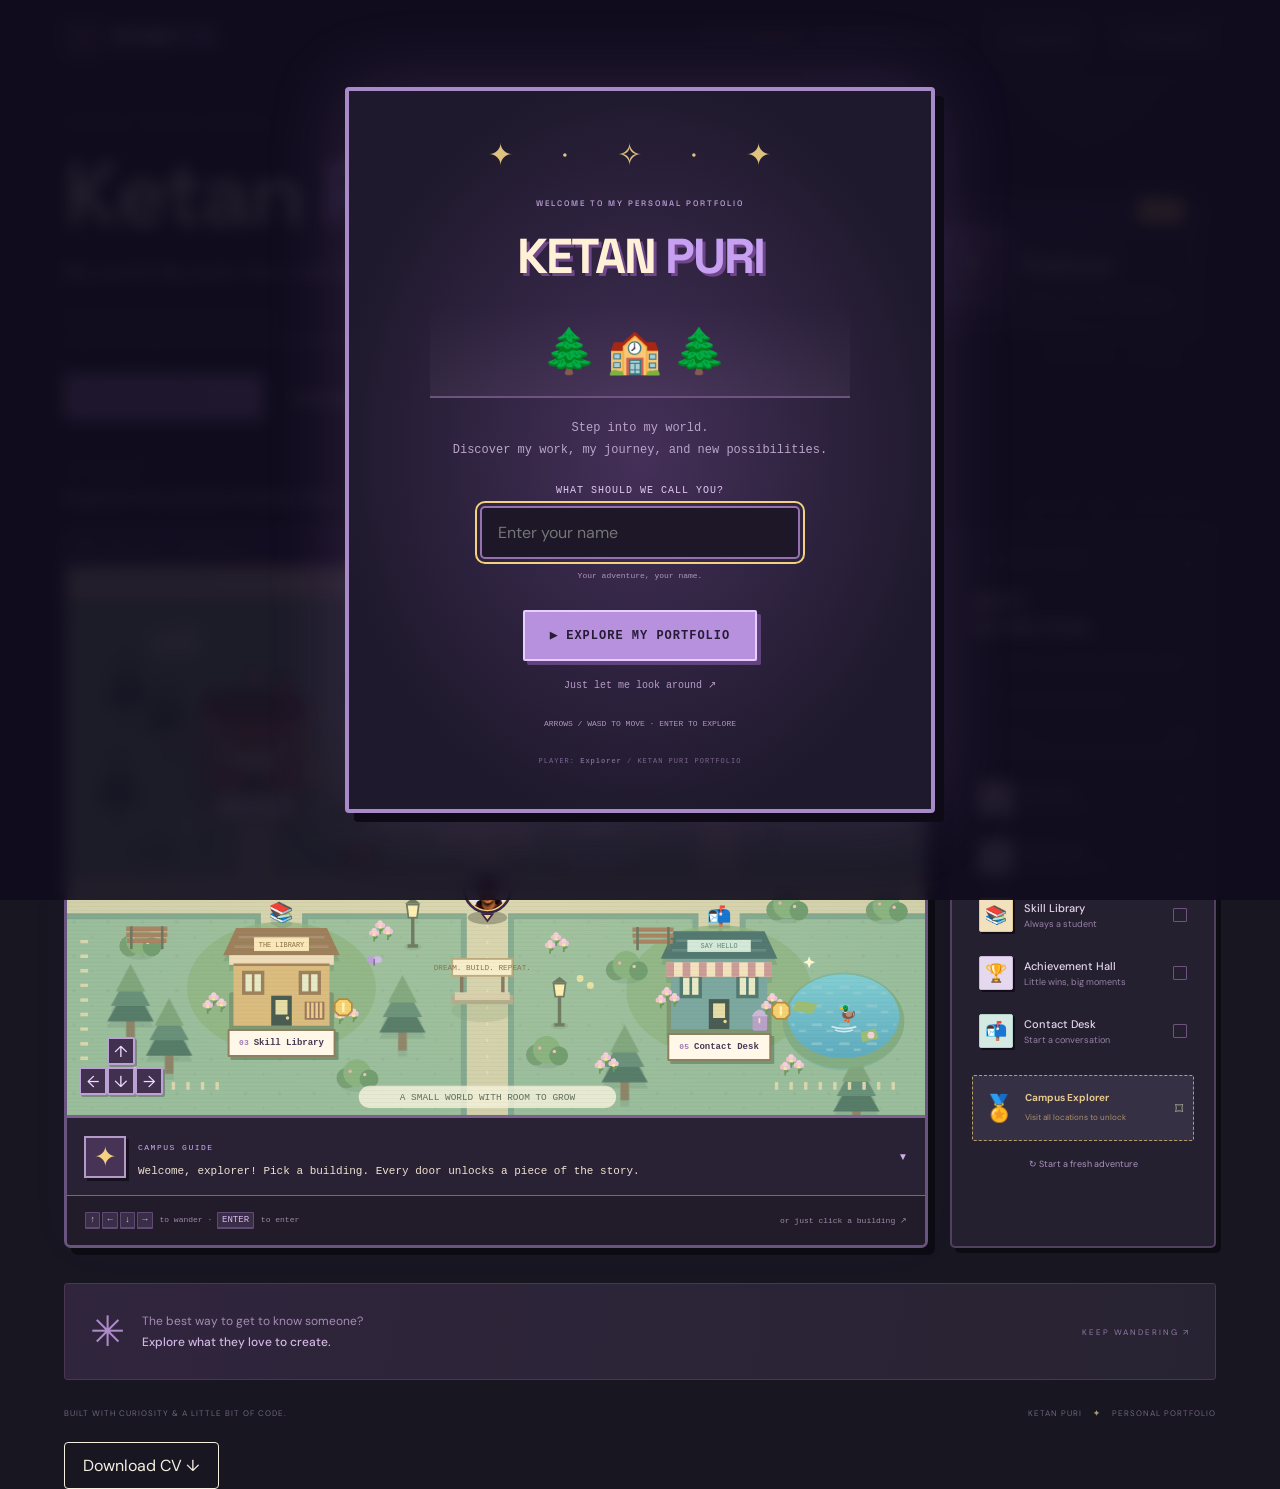
==== commit b6b2ce12: "Update portfolio with projects, skills, education and achievements; add downloadable CV" ====
--- a/index.html
+++ b/index.html
@@ -1,11 +1,11 @@
 <!doctype html>
 <html lang="en"><head><meta charset="UTF-8"><meta name="viewport" content="width=device-width, initial-scale=1"><title>Ketan Puri | Interactive Portfolio</title><meta name="description" content="Explore Ketan Puri’s personal portfolio: projects, learning, milestones, and ways to connect, in an interactive campus adventure."><link rel="stylesheet" href="style.css"></head>
 <body><header><a class="brand" href="./"><span class="brand-icon">✦</span> KETAN <span>PURI</span></a><nav><span class="visitor-player">PLAYER: <strong data-player-name>Explorer</strong></span><span class="status"><i></i> OPEN FOR EXPLORATION</span><button id="sound" aria-pressed="false">♫ <span>Sound off</span></button><button id="help">? <span>How to play</span></button></nav></header>
-<main><section class="intro"><div><div class="eyebrow">KETAN PURI · PERSONAL PORTFOLIO</div><h1>Ketan <em>Puri.</em><span class="portfolio-subtitle">My world. My work. Your next discovery.</span></h1><p>Welcome to my interactive portfolio.<br>Explore my projects, follow my learning journey, and let’s connect.</p><div class="hero-actions"><button id="explore">▶ Explore my portfolio <span>↗</span></button><span>PROJECTS · LEARNING · CONNECTIONS</span></div></div><div class="hero-sticker" aria-hidden="true">✳<span>made of curiosity</span></div><div class="player-card"><div class="avatar player-initials" aria-label="Player initials" data-player-initials>?</div><div><small>PLAYER NAME</small><strong data-player-name>Explorer</strong><span>Curious mind · Work in progress</span></div><span class="level">LVL 01</span></div></section>
+<main><section class="intro"><div><div class="eyebrow">KETAN PURI · PERSONAL PORTFOLIO</div><h1>Ketan <em>Puri.</em><span class="portfolio-subtitle">My world. My work. Your next discovery.</span></h1><p>Welcome to my interactive portfolio.<br>Explore my projects, follow my learning journey, and let’s connect.</p><div class="hero-actions"><button id="explore">▶ Explore my portfolio <span>↗</span></button><a href="Ketan-Puri-CV.pdf" download style="color:inherit;padding:12px;display:inline-block">Download CV ↓</a></div></div><div class="hero-sticker" aria-hidden="true">✳<span>made of curiosity</span></div><div class="player-card"><div class="avatar player-initials" aria-label="Player initials" data-player-initials>?</div><div><small>PLAYER NAME</small><strong data-player-name>Explorer</strong><span>Curious mind · Work in progress</span></div><span class="level">LVL 01</span></div></section>
 <div class="world-heading"><div><span class="eyebrow">THE OVERWORLD</span><h2>Explore the world of Ketan Puri.</h2></div><span class="world-tag">SAVE FILE: LOCAL · AUTO-SAVE ON</span></div><section class="game-layout"><div class="map-wrap"><div class="console-bar"><span><i></i> KETAN PURI / ADVENTURE.EXE</span><div><span id="xp">000 XP</span><button id="replay" aria-label="Replay introduction">MENU ☰</button></div></div><div class="map-top"><span><i></i> KETAN PURI’S CAMPUS</span><span>WORLD 01 <b>·</b> CURIOSITY CAMPUS</span></div><div class="map" tabindex="0" aria-label="Interactive campus. Use arrow keys or WASD to move, and Enter to visit the nearest building."><svg preserveAspectRatio="none" viewBox="0 0 1000 600" role="img" aria-label="A green campus with paths, trees, a pond, and five portfolio buildings"><defs><pattern id="grass" width="40" height="40" patternUnits="userSpaceOnUse"><path d="M8 12v4m-2-2h4M29 30v3" stroke="#8da98f" stroke-width="2" opacity=".45"/></pattern><pattern id="water" width="32" height="22" patternUnits="userSpaceOnUse"><path d="M4 10h12m5 7h8" stroke="#9bcfd0" stroke-width="3"/></pattern><filter id="shadow"><feDropShadow dx="0" dy="7" stdDeviation="0" flood-color="#354d4c" flood-opacity=".14"/></filter><g id="tree"><rect x="-5" y="-4" width="10" height="25" fill="#8e775e"/><path d="M-27 0L0-48 27 0z" fill="#496c60"/><path d="M-23-18L0-59 23-18z" fill="#608675"/><path d="M-17-35L0-67 17-35z" fill="#7da078"/></g></defs><rect width="1000" height="600" fill="#9dbd9e"/><rect width="1000" height="600" fill="url(#grass)"/><path d="M-20 340H1020M490 130V620M220 180V340M760 185V340M250 340V465M760 340V470" fill="none" stroke="#7fa38f" stroke-width="62"/><path d="M-20 340H1020M490 130V620M220 180V340M760 185V340M250 340V465M760 340V470" fill="none" stroke="#e2d5b2" stroke-width="48"/><path d="M-20 340H1020M490 130V620" fill="none" stroke="#f4e4c2" stroke-width="2" stroke-dasharray="4 15"/>
 <ellipse cx="905" cy="490" rx="70" ry="57" fill="#80b4a6"/><ellipse cx="905" cy="485" rx="63" ry="49" fill="#71b5bf"/><ellipse cx="905" cy="485" rx="63" ry="49" fill="url(#water)"/><path d="M852 467l28 4-6 12-28-4z" fill="#91b97e"/><text x="910" y="492" font-size="22">🦆</text>
 <g filter="url(#shadow)"><use href="#tree" x="70" y="120"/><use href="#tree" x="117" y="150"/><use href="#tree" x="60" y="235"/><use href="#tree" x="348" y="115"/><use href="#tree" x="900" y="135"/><use href="#tree" x="943" y="184"/><use href="#tree" x="885" y="240"/><use href="#tree" x="74" y="490"/><use href="#tree" x="119" y="530"/><use href="#tree" x="391" y="503"/><use href="#tree" x="586" y="165"/><use href="#tree" x="920" y="595"/><use href="#tree" x="650" y="561"/></g>
 <g fill="#f6e6a8"><circle cx="140" cy="260" r="4"/><circle cx="152" cy="266" r="4"/><circle cx="598" cy="440" r="4"/><circle cx="610" cy="448" r="4"/><circle cx="853" cy="94" r="4"/></g><g fill="#eee5ce" stroke="#b1b594" stroke-width="3"><path d="M430 264h115v27H430z"/><path d="M442 255h91v11h-91z"/></g><text x="488" y="283" text-anchor="middle" fill="#637361" font-family="monospace" font-size="11">STAY CURIOUS</text>
 <g id="landscape" aria-hidden="true"></g><g id="buildings"></g><g id="details" aria-hidden="true"></g><g id="player" transform="translate(490 353)" role="img" aria-label="Ketan Puri, your player"><defs><clipPath id="player-portrait-clip"><circle cx="0" cy="-17" r="24"/></clipPath></defs><ellipse cy="16" rx="23" ry="8" fill="#263126" opacity=".3"/><circle cy="-17" r="27" fill="#f3d17f" stroke="#392644" stroke-width="3"/><image href="ketan-puri.png" x="-30" y="-48" width="60" height="82" clip-path="url(#player-portrait-clip)" preserveAspectRatio="xMidYMid slice"/><path d="M-6 12H6L0 20Z" fill="#f3d17f" stroke="#392644" stroke-width="2"/></g><g transform="translate(340 565)"><rect width="300" height="26" rx="13" fill="#f5f1db" opacity=".85"/><text x="150" y="17" text-anchor="middle" fill="#61715e" font-family="monospace" font-size="11">A SMALL WORLD WITH ROOM TO GROW</text></g></svg><div id="building-buttons"></div><div class="map-hint" id="hint">✦ Click a building to look inside</div><div class="dpad" aria-label="Movement controls"><button data-move="up" aria-label="Move up">↑</button><div><button data-move="left" aria-label="Move left">←</button><button data-move="down" aria-label="Move down">↓</button><button data-move="right" aria-label="Move right">→</button></div></div></div><div class="game-dialogue" aria-live="polite"><span class="guide-face">✦</span><div><small>CAMPUS GUIDE</small><p id="guide-text">Welcome, explorer! Pick a building. Every door unlocks a piece of the story.</p></div><span class="dialogue-next">▼</span></div><div class="map-bottom"><span><kbd>↑</kbd><kbd>←</kbd><kbd>↓</kbd><kbd>→</kbd> to wander <span class="desktop">· <kbd>ENTER</kbd> to enter</span></span><span>or just click a building ↗</span></div></div>
-<aside><div class="quest-heading"><span class="eyebrow">THE EXPLORER’S JOURNAL</span><span>✧</span></div><h2>MEET<br>KETAN PURI.</h2><p>My projects, my journey, and what comes next.<br>Pick a destination and explore.</p><div class="progress-label"><span>EXPLORATION</span><strong id="count">0 / 5</strong></div><div class="progress"><div id="progress"></div></div><div id="quests"></div><div class="badge" id="badge"><span>🏅</span><div><strong>Campus Explorer</strong><small>Visit all locations to unlock</small></div><span id="lock">⌑</span></div><button class="reset" id="reset">↻ Start a fresh adventure</button></aside></section><div class="bottom-note"><span>✳</span><p>The best way to get to know someone?<br><strong>Explore what they love to create.</strong></p><span>KEEP WANDERING ↗</span></div><footer><span>BUILT WITH CURIOSITY & A LITTLE BIT OF CODE.</span><span>KETAN PURI <b>✦</b> PERSONAL PORTFOLIO</span></footer></main>
+<aside><div class="quest-heading"><span class="eyebrow">THE EXPLORER’S JOURNAL</span><span>✧</span></div><h2>MEET<br>KETAN PURI.</h2><p>My projects, my journey, and what comes next.<br>Pick a destination and explore.</p><div class="progress-label"><span>EXPLORATION</span><strong id="count">0 / 5</strong></div><div class="progress"><div id="progress"></div></div><div id="quests"></div><div class="badge" id="badge"><span>🏅</span><div><strong>Campus Explorer</strong><small>Visit all locations to unlock</small></div><span id="lock">⌑</span></div><button class="reset" id="reset">↻ Start a fresh adventure</button></aside></section><div class="bottom-note"><span>✳</span><p>The best way to get to know someone?<br><strong>Explore what they love to create.</strong></p><span>KEEP WANDERING ↗</span></div><footer><span>BUILT WITH CURIOSITY & A LITTLE BIT OF CODE.</span><span>KETAN PURI <b>✦</b> PERSONAL PORTFOLIO</span></footer><a href="Ketan-Puri-CV.pdf" download="Ketan-Puri-CV.pdf" style="display:inline-block;padding:12px 18px;border:1px solid currentColor;border-radius:4px;color:inherit;text-decoration:none">Download CV ↓</a></main>
 <div id="toast" role="status"></div><dialog id="start-screen" aria-labelledby="start-title"><div class="start-stars" aria-hidden="true">✦ · ✧ · ✦</div><div class="eyebrow">WELCOME TO MY PERSONAL PORTFOLIO</div><h2 id="start-title">KETAN <span>PURI</span></h2><div class="start-scene" aria-hidden="true"><span>🌲</span><span>🏫</span><span>🌲</span></div><p>Step into my world.<br>Discover my work, my journey, and new possibilities.</p><label class="player-name-label" for="player-name-input">WHAT SHOULD WE CALL YOU?</label><input id="player-name-input" name="player-name" type="text" autocomplete="given-name" placeholder="Enter your name" minlength="1" maxlength="30" required aria-describedby="player-name-note"><small id="player-name-note">Your adventure, your name.</small><button id="start-game">▶ EXPLORE MY PORTFOLIO</button><button id="skip-intro">Just let me look around ↗</button><small>ARROWS / WASD TO MOVE · ENTER TO EXPLORE</small><span class="start-version">PLAYER: <b data-player-name>Explorer</b> / KETAN PURI PORTFOLIO</span></dialog><dialog id="modal"><button class="close" aria-label="Close dialog">×</button><div id="modal-content"></div></dialog><script src="app.js"></script></body></html>
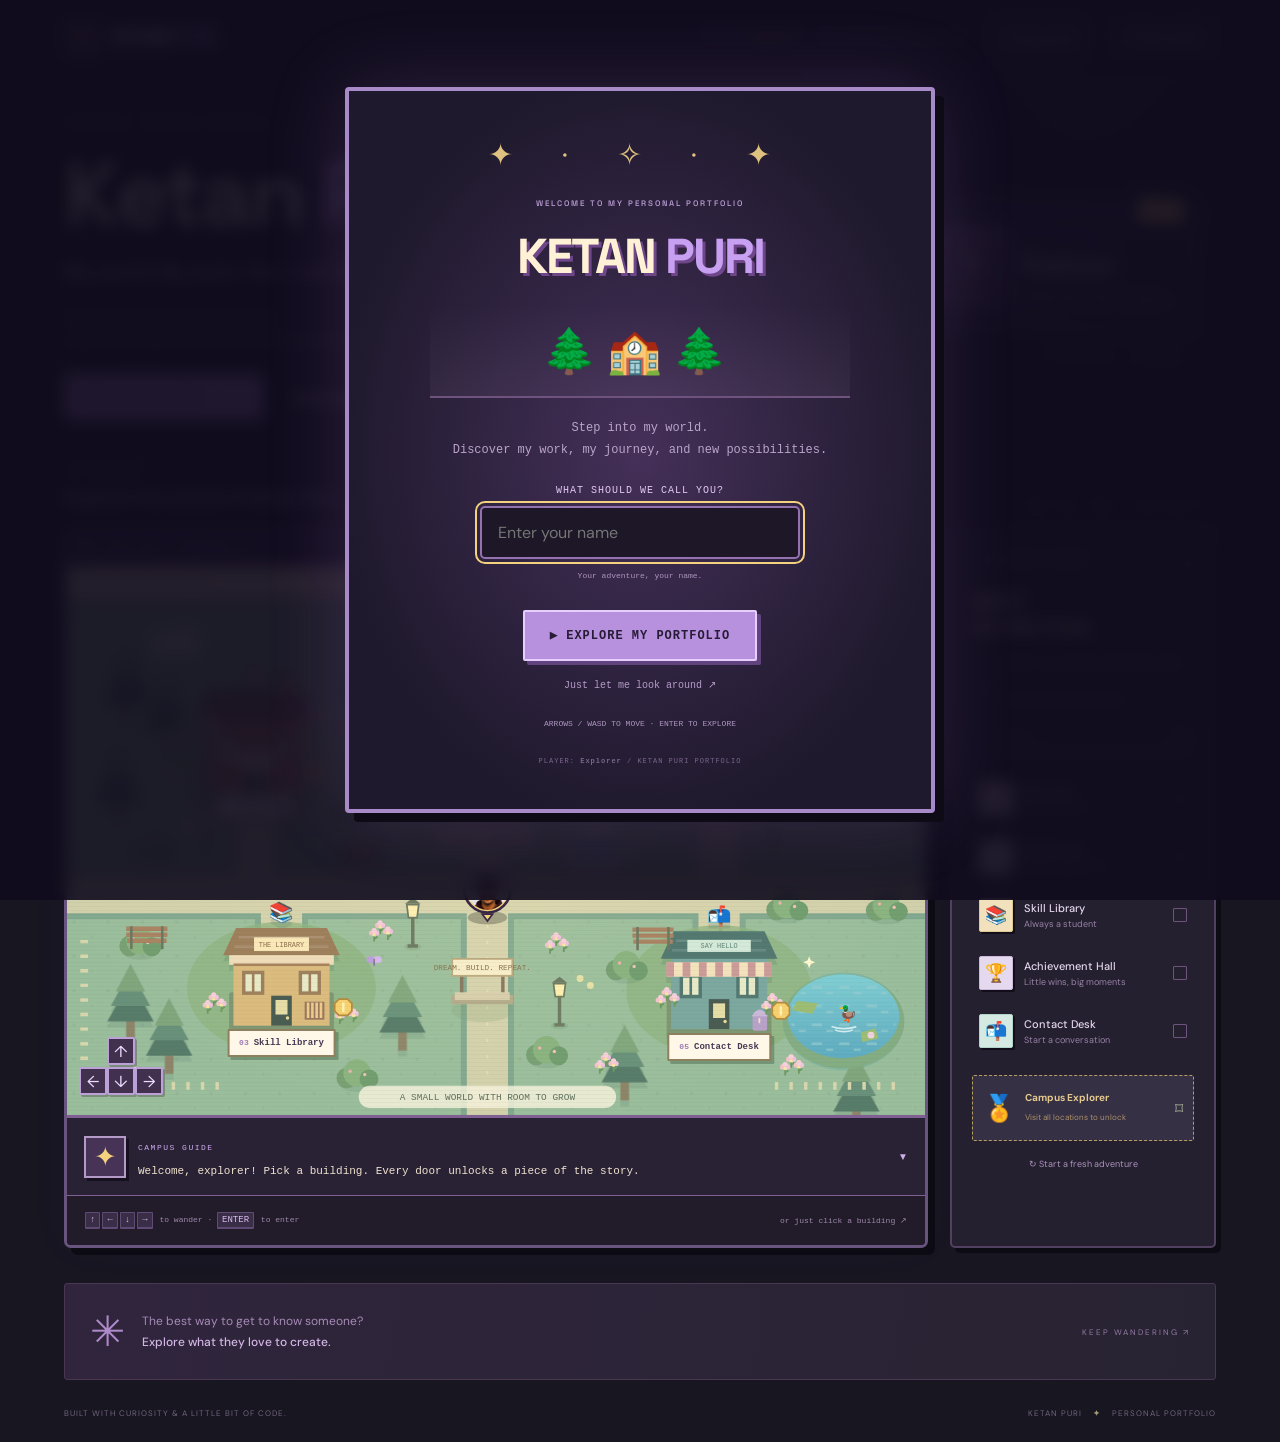
==== commit f2609189: "Remove duplicate Download CV button below homepage footer" ====
--- a/index.html
+++ b/index.html
@@ -7,5 +7,5 @@
 <g filter="url(#shadow)"><use href="#tree" x="70" y="120"/><use href="#tree" x="117" y="150"/><use href="#tree" x="60" y="235"/><use href="#tree" x="348" y="115"/><use href="#tree" x="900" y="135"/><use href="#tree" x="943" y="184"/><use href="#tree" x="885" y="240"/><use href="#tree" x="74" y="490"/><use href="#tree" x="119" y="530"/><use href="#tree" x="391" y="503"/><use href="#tree" x="586" y="165"/><use href="#tree" x="920" y="595"/><use href="#tree" x="650" y="561"/></g>
 <g fill="#f6e6a8"><circle cx="140" cy="260" r="4"/><circle cx="152" cy="266" r="4"/><circle cx="598" cy="440" r="4"/><circle cx="610" cy="448" r="4"/><circle cx="853" cy="94" r="4"/></g><g fill="#eee5ce" stroke="#b1b594" stroke-width="3"><path d="M430 264h115v27H430z"/><path d="M442 255h91v11h-91z"/></g><text x="488" y="283" text-anchor="middle" fill="#637361" font-family="monospace" font-size="11">STAY CURIOUS</text>
 <g id="landscape" aria-hidden="true"></g><g id="buildings"></g><g id="details" aria-hidden="true"></g><g id="player" transform="translate(490 353)" role="img" aria-label="Ketan Puri, your player"><defs><clipPath id="player-portrait-clip"><circle cx="0" cy="-17" r="24"/></clipPath></defs><ellipse cy="16" rx="23" ry="8" fill="#263126" opacity=".3"/><circle cy="-17" r="27" fill="#f3d17f" stroke="#392644" stroke-width="3"/><image href="ketan-puri.png" x="-30" y="-48" width="60" height="82" clip-path="url(#player-portrait-clip)" preserveAspectRatio="xMidYMid slice"/><path d="M-6 12H6L0 20Z" fill="#f3d17f" stroke="#392644" stroke-width="2"/></g><g transform="translate(340 565)"><rect width="300" height="26" rx="13" fill="#f5f1db" opacity=".85"/><text x="150" y="17" text-anchor="middle" fill="#61715e" font-family="monospace" font-size="11">A SMALL WORLD WITH ROOM TO GROW</text></g></svg><div id="building-buttons"></div><div class="map-hint" id="hint">✦ Click a building to look inside</div><div class="dpad" aria-label="Movement controls"><button data-move="up" aria-label="Move up">↑</button><div><button data-move="left" aria-label="Move left">←</button><button data-move="down" aria-label="Move down">↓</button><button data-move="right" aria-label="Move right">→</button></div></div></div><div class="game-dialogue" aria-live="polite"><span class="guide-face">✦</span><div><small>CAMPUS GUIDE</small><p id="guide-text">Welcome, explorer! Pick a building. Every door unlocks a piece of the story.</p></div><span class="dialogue-next">▼</span></div><div class="map-bottom"><span><kbd>↑</kbd><kbd>←</kbd><kbd>↓</kbd><kbd>→</kbd> to wander <span class="desktop">· <kbd>ENTER</kbd> to enter</span></span><span>or just click a building ↗</span></div></div>
-<aside><div class="quest-heading"><span class="eyebrow">THE EXPLORER’S JOURNAL</span><span>✧</span></div><h2>MEET<br>KETAN PURI.</h2><p>My projects, my journey, and what comes next.<br>Pick a destination and explore.</p><div class="progress-label"><span>EXPLORATION</span><strong id="count">0 / 5</strong></div><div class="progress"><div id="progress"></div></div><div id="quests"></div><div class="badge" id="badge"><span>🏅</span><div><strong>Campus Explorer</strong><small>Visit all locations to unlock</small></div><span id="lock">⌑</span></div><button class="reset" id="reset">↻ Start a fresh adventure</button></aside></section><div class="bottom-note"><span>✳</span><p>The best way to get to know someone?<br><strong>Explore what they love to create.</strong></p><span>KEEP WANDERING ↗</span></div><footer><span>BUILT WITH CURIOSITY & A LITTLE BIT OF CODE.</span><span>KETAN PURI <b>✦</b> PERSONAL PORTFOLIO</span></footer><a href="Ketan-Puri-CV.pdf" download="Ketan-Puri-CV.pdf" style="display:inline-block;padding:12px 18px;border:1px solid currentColor;border-radius:4px;color:inherit;text-decoration:none">Download CV ↓</a></main>
+<aside><div class="quest-heading"><span class="eyebrow">THE EXPLORER’S JOURNAL</span><span>✧</span></div><h2>MEET<br>KETAN PURI.</h2><p>My projects, my journey, and what comes next.<br>Pick a destination and explore.</p><div class="progress-label"><span>EXPLORATION</span><strong id="count">0 / 5</strong></div><div class="progress"><div id="progress"></div></div><div id="quests"></div><div class="badge" id="badge"><span>🏅</span><div><strong>Campus Explorer</strong><small>Visit all locations to unlock</small></div><span id="lock">⌑</span></div><button class="reset" id="reset">↻ Start a fresh adventure</button></aside></section><div class="bottom-note"><span>✳</span><p>The best way to get to know someone?<br><strong>Explore what they love to create.</strong></p><span>KEEP WANDERING ↗</span></div><footer><span>BUILT WITH CURIOSITY & A LITTLE BIT OF CODE.</span><span>KETAN PURI <b>✦</b> PERSONAL PORTFOLIO</span></footer></main>
 <div id="toast" role="status"></div><dialog id="start-screen" aria-labelledby="start-title"><div class="start-stars" aria-hidden="true">✦ · ✧ · ✦</div><div class="eyebrow">WELCOME TO MY PERSONAL PORTFOLIO</div><h2 id="start-title">KETAN <span>PURI</span></h2><div class="start-scene" aria-hidden="true"><span>🌲</span><span>🏫</span><span>🌲</span></div><p>Step into my world.<br>Discover my work, my journey, and new possibilities.</p><label class="player-name-label" for="player-name-input">WHAT SHOULD WE CALL YOU?</label><input id="player-name-input" name="player-name" type="text" autocomplete="given-name" placeholder="Enter your name" minlength="1" maxlength="30" required aria-describedby="player-name-note"><small id="player-name-note">Your adventure, your name.</small><button id="start-game">▶ EXPLORE MY PORTFOLIO</button><button id="skip-intro">Just let me look around ↗</button><small>ARROWS / WASD TO MOVE · ENTER TO EXPLORE</small><span class="start-version">PLAYER: <b data-player-name>Explorer</b> / KETAN PURI PORTFOLIO</span></dialog><dialog id="modal"><button class="close" aria-label="Close dialog">×</button><div id="modal-content"></div></dialog><script src="app.js"></script></body></html>
